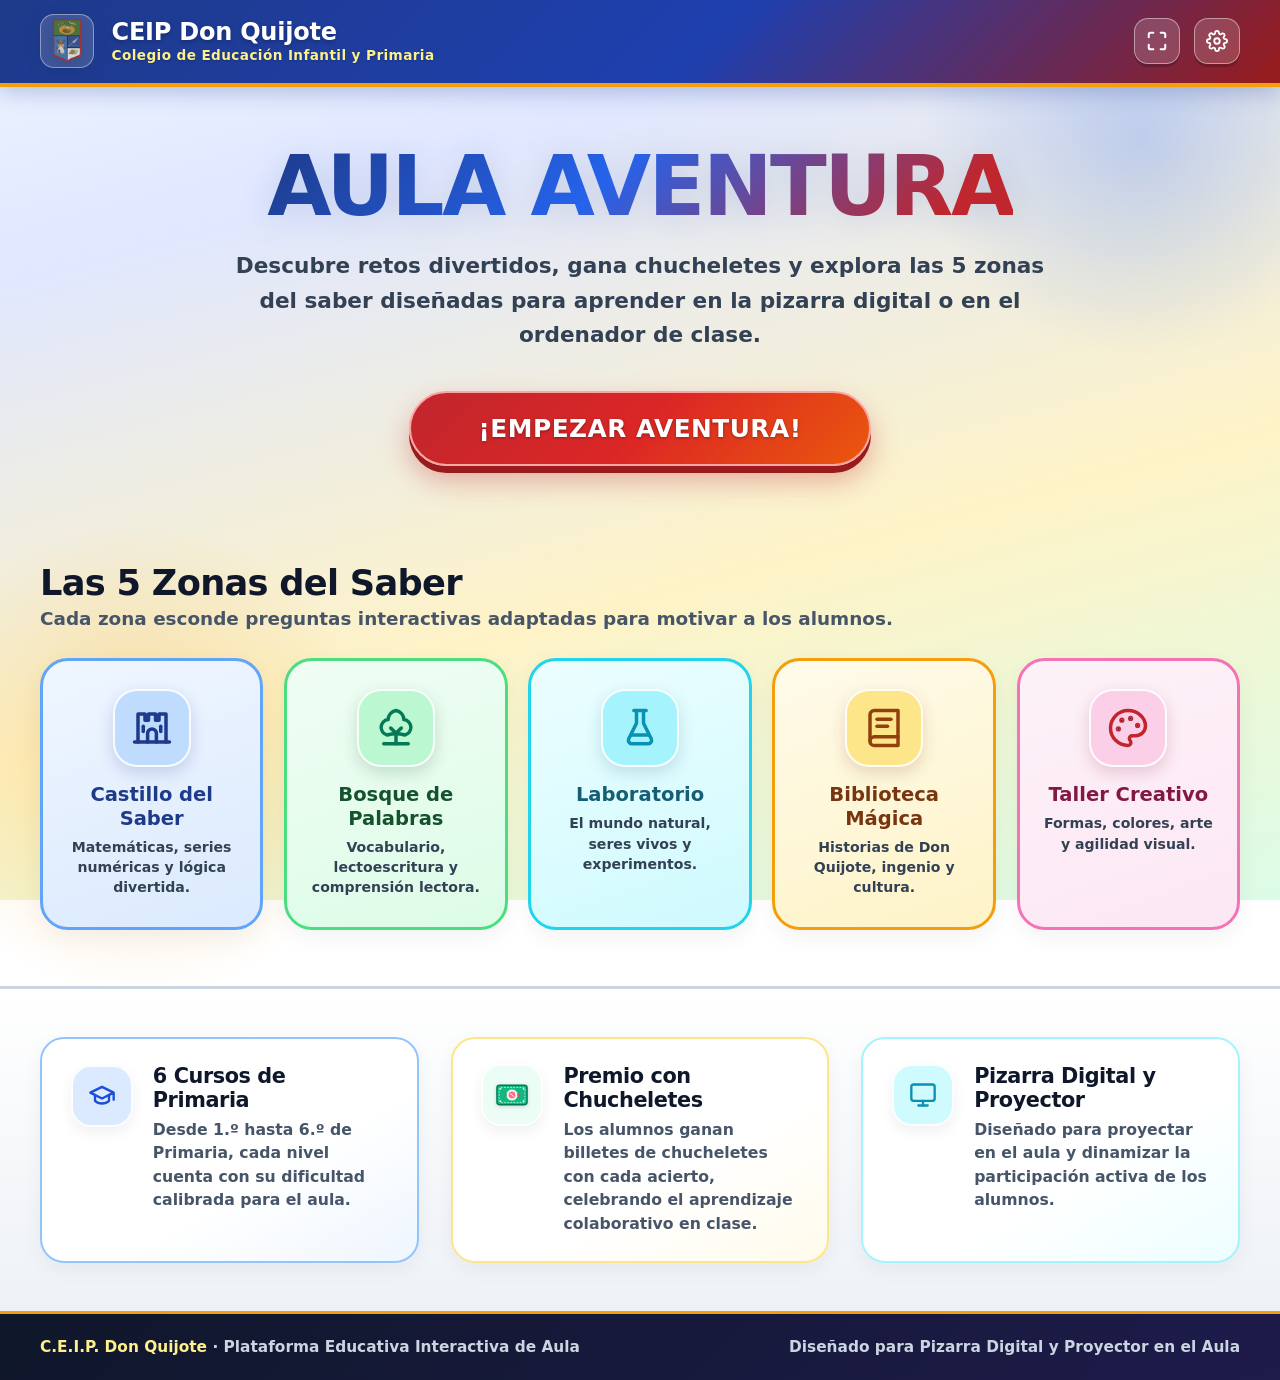
==== AulaAventura/index.html @ 7a4e8577 "Primer commit" ====
<!DOCTYPE html>
<html lang="es">
<head>
    <meta charset="UTF-8">
    <meta name="viewport" content="width=device-width, initial-scale=1.0">
    <title>Aula Aventura - CEIP Don Quijote</title>
    <link rel="icon" type="image/png" href="assets/favicon.png">
    <link rel="stylesheet" href="css/main.css">
    <link rel="stylesheet" href="css/components.css">
    <link rel="stylesheet" href="css/responsive.css">
</head>
<body>
    <div id="app-container">
        <!-- El contenido se inyectará aquí vía JS -->
        <div class="loading-screen">
            <h1 style="color: #4facf7;">Cargando Aula Aventura...</h1>
        </div>
    </div>

    <!-- Scripts de Datos (Simulando JSON local para evitar CORS offline) -->
    <script src="data/db_full.js"></script>
    <!-- Los datos están ahora completos para todas las zonas y cursos -->

    <!-- Scripts de Lógica -->
    <script src="js/storage.js"></script>
    <script src="js/avatar.js"></script>
    <script src="js/activities.js"></script>
    <script src="js/router.js"></script>
    <script src="js/teacher.js"></script>
    <script src="js/game.js"></script>
    <script src="js/app.js"></script>
</body>
</html>
---- AulaAventura/css/main.css ----
:root {
    /* Paleta inspirada en el escudo del CEIP Don Quijote */
    --school-red: #c0262d;
    --school-red-dark: #991b1b;
    --school-blue: #1d4ed8;
    --school-blue-dark: #1e3a8a;
    --school-green: #15803d;
    --school-gold: #f59e0b;
    --school-gold-dark: #d97706;

    --primary-color: #c0262d;
    --primary-hover: #b91c1c;
    --primary-shadow: #991b1b;

    --secondary-color: #f59e0b;
    --secondary-hover: #d97706;
    --secondary-shadow: #b45309;

    --success-color: #16a34a;
    --success-shadow: #15803d;

    --danger-color: #dc2626;
    --danger-shadow: #991b1b;

    /* Fondo alegre y luminoso con matices de los colores institucionales */
    --bg-gradient: linear-gradient(165deg, #eff6ff 0%, #e0e7ff 22%, #fef3c7 62%, #dcfce7 100%);
    --card-bg: #ffffff;
    --text-color: #0f172a;
    --text-muted: #475569;

    --font-heading: 'Comfortaa', 'Quicksand', 'Nunito', 'Segoe UI', system-ui, sans-serif;
    --font-main: 'Quicksand', 'Nunito', 'Segoe UI', system-ui, -apple-system, sans-serif;
    --radius-lg: 24px;
    --radius-md: 16px;
    --radius-full: 9999px;
}

* {
    box-sizing: border-box;
    margin: 0;
    padding: 0;
}

body {
    font-family: var(--font-main);
    background: var(--bg-gradient);
    background-attachment: fixed;
    color: var(--text-color);
    min-height: 100vh;
    overflow-x: hidden;
    user-select: none;
    -webkit-font-smoothing: antialiased;
}

h1, h2, h3, h4, h5, h6 {
    font-family: var(--font-heading);
    font-weight: 800;
    letter-spacing: -0.02em;
}

#app-container {
    min-height: 100vh;
    display: flex;
    flex-direction: column;
    position: relative;
}

/* Luces ambientales cálidas y vivas */
#app-container::before {
    content: '';
    position: fixed;
    top: -80px;
    right: -80px;
    width: 440px;
    height: 440px;
    background: radial-gradient(circle, rgba(37, 99, 235, 0.22) 0%, transparent 70%);
    border-radius: 50%;
    pointer-events: none;
    z-index: 0;
}

#app-container::after {
    content: '';
    position: fixed;
    bottom: -100px;
    left: -100px;
    width: 480px;
    height: 480px;
    background: radial-gradient(circle, rgba(245, 158, 11, 0.24) 0%, transparent 70%);
    border-radius: 50%;
    pointer-events: none;
    z-index: 0;
}

.view {
    display: flex;
    flex: 1;
    flex-direction: column;
    padding: 2rem 1.5rem;
    position: relative;
    z-index: 1;
    animation: smoothFadeIn 0.35s cubic-bezier(0.16, 1, 0.3, 1);
}

@keyframes smoothFadeIn {
    from {
        opacity: 0;
        transform: translateY(12px) scale(0.99);
    }
    to {
        opacity: 1;
        transform: translateY(0) scale(1);
    }
}

.loading-screen {
    flex: 1;
    display: flex;
    flex-direction: column;
    justify-content: center;
    align-items: center;
    font-size: 2.2rem;
    font-family: var(--font-heading);
    color: var(--primary-color);
    gap: 1rem;
}
---- AulaAventura/css/components.css ----
/* PANTALLA PRINCIPAL FULL-SCREEN EXPANSIVA (SIN CAJAS CONDENSADAS) */
.home-fullscreen-view {
    display: flex;
    flex-direction: column;
    width: 100%;
    min-height: 100vh;
    padding: 0 !important;
}

.home-top-bar {
    width: 100%;
    background: linear-gradient(135deg, #1e3a8a 0%, #1e40af 55%, #991b1b 100%);
    border-bottom: 4px solid #f59e0b;
    padding: 0.9rem 2.5rem;
    display: flex;
    justify-content: space-between;
    align-items: center;
    position: sticky;
    top: 0;
    z-index: 100;
    box-shadow: 0 6px 20px rgba(30, 58, 138, 0.25);
}

.home-top-brand {
    display: flex;
    align-items: center;
    gap: 1.1rem;
    text-decoration: none;
}

.home-top-logo {
    width: 54px;
    height: 54px;
    object-fit: contain;
    filter: drop-shadow(0 4px 8px rgba(0,0,0,0.25));
    background: rgba(255, 255, 255, 0.15);
    border-radius: 14px;
    padding: 4px;
    border: 1.5px solid rgba(255, 255, 255, 0.4);
}

.home-top-brand-text h2 {
    font-size: 1.5rem;
    font-weight: 900;
    color: #ffffff;
    margin: 0;
    line-height: 1.1;
    text-shadow: 0 2px 4px rgba(0,0,0,0.25);
    letter-spacing: -0.01em;
}

.home-top-brand-text span {
    font-size: 0.85rem;
    font-weight: 800;
    color: #fef08a;
    letter-spacing: 0.03em;
    text-shadow: 0 1px 2px rgba(0,0,0,0.2);
}

.home-top-actions {
    display: flex;
    align-items: center;
    gap: 0.9rem;
}

.home-top-actions .btn-secondary {
    background: rgba(255, 255, 255, 0.16);
    color: #ffffff;
    border: 1.5px solid rgba(255, 255, 255, 0.4);
    backdrop-filter: blur(8px);
    box-shadow: 0 3px 0 rgba(0, 0, 0, 0.2);
}

.home-top-actions .btn-secondary:hover {
    background: #ffffff;
    color: #1e3a8a;
    border-color: #ffffff;
    box-shadow: 0 4px 0 #cbd5e1;
}

/* Botones de Icono Cuadrados/Redondeados para Barra Superior */
.top-bar-icon-btn {
    width: 46px;
    height: 46px;
    border-radius: 14px;
    background: rgba(255, 255, 255, 0.16);
    border: 1.5px solid rgba(255, 255, 255, 0.45);
    color: #ffffff;
    display: inline-flex;
    align-items: center;
    justify-content: center;
    cursor: pointer;
    transition: all 0.2s cubic-bezier(0.16, 1, 0.3, 1);
    backdrop-filter: blur(8px);
    box-shadow: 0 3px 0 rgba(0, 0, 0, 0.18);
    padding: 0;
    flex-shrink: 0;
}

.top-bar-icon-btn:hover {
    background: #ffffff;
    color: #1e3a8a;
    border-color: #ffffff;
    transform: translateY(-2px);
    box-shadow: 0 6px 16px rgba(0, 0, 0, 0.2);
}

.top-bar-icon-btn:active {
    transform: translateY(1px);
    box-shadow: 0 2px 0 rgba(0, 0, 0, 0.15);
}

.top-bar-icon-btn svg {
    width: 22px;
    height: 22px;
    display: block;
}

/* Botón Volver de la Barra Superior */
.top-bar-back-btn {
    background: rgba(255, 255, 255, 0.16);
    color: #ffffff;
    border: 1.5px solid rgba(255, 255, 255, 0.45);
    padding: 0.55rem 1.15rem;
    border-radius: 14px;
    font-weight: 800;
    font-size: 0.95rem;
    display: inline-flex;
    align-items: center;
    gap: 0.5rem;
    cursor: pointer;
    transition: all 0.2s cubic-bezier(0.16, 1, 0.3, 1);
    backdrop-filter: blur(8px);
    box-shadow: 0 3px 0 rgba(0, 0, 0, 0.18);
    text-decoration: none;
    flex-shrink: 0;
}

.top-bar-back-btn:hover {
    background: #ffffff;
    color: #1e3a8a;
    border-color: #ffffff;
    transform: translateY(-2px);
    box-shadow: 0 6px 16px rgba(0, 0, 0, 0.2);
}

.top-bar-back-btn:active {
    transform: translateY(1px);
    box-shadow: 0 2px 0 rgba(0, 0, 0, 0.15);
}

.top-bar-back-btn svg {
    width: 18px;
    height: 18px;
    display: block;
}

/* SECCIÓN HERO EXPANSIVA Y CENTRADA */
.home-hero-full {
    width: 100%;
    max-width: 1000px;
    margin: 0 auto;
    padding: 3.5rem 2rem 2.8rem 2rem;
    display: flex;
    flex-direction: column;
    align-items: center;
    text-align: center;
}

.home-hero-badge {
    display: inline-flex;
    align-items: center;
    gap: 0.5rem;
    background: linear-gradient(135deg, #fef3c7 0%, #fde68a 100%);
    color: #92400e;
    font-weight: 900;
    font-size: 0.95rem;
    padding: 0.45rem 1.3rem;
    border-radius: var(--radius-full);
    border: 2px solid #f59e0b;
    box-shadow: 0 4px 14px rgba(245, 158, 11, 0.25);
    margin-bottom: 1.3rem;
    letter-spacing: 0.04em;
    text-transform: uppercase;
}

.home-hero-title {
    font-size: 5.2rem;
    line-height: 1.05;
    font-weight: 900;
    background: linear-gradient(135deg, #1e3a8a 0%, #2563eb 45%, #c0262d 90%);
    -webkit-background-clip: text;
    -webkit-text-fill-color: transparent;
    margin-bottom: 1.2rem;
    letter-spacing: -0.03em;
    filter: drop-shadow(0 4px 16px rgba(30, 58, 138, 0.15));
}

.home-hero-desc {
    font-size: 1.35rem;
    line-height: 1.6;
    color: #334155;
    margin-bottom: 2.4rem;
    font-weight: 700;
    max-width: 820px;
}

.home-hero-buttons {
    display: flex;
    gap: 1.4rem;
    justify-content: center;
    align-items: center;
    flex-wrap: wrap;
    margin-bottom: 2.2rem;
}

.btn-hero-cta {
    font-size: 1.55rem !important;
    padding: 1.3rem 4.2rem !important;
    background: linear-gradient(135deg, #c0262d 0%, #dc2626 50%, #ea580c 100%) !important;
    box-shadow: 0 7px 0 #991b1b, 0 14px 28px rgba(192, 38, 45, 0.35) !important;
    border: 2px solid #fca5a5 !important;
    color: white !important;
    text-shadow: 0 1px 3px rgba(0, 0, 0, 0.35);
    letter-spacing: 0.02em;
    transition: transform 0.15s ease, box-shadow 0.15s ease;
}

.btn-hero-cta:hover {
    transform: translateY(-3px) scale(1.02);
    box-shadow: 0 10px 0 #991b1b, 0 20px 36px rgba(192, 38, 45, 0.45) !important;
    filter: brightness(1.06);
}

.btn-hero-cta:active {
    transform: translateY(4px) scale(0.99) !important;
    box-shadow: 0 2px 0 #991b1b !important;
}

/* BANDA DE DESTACADOS DEL HERO (SUSTITUYE A LAS BURBUJITAS SUELTAS) */
.home-hero-highlights {
    width: 100%;
    max-width: 960px;
    margin: 2.2rem auto 0 auto;
    background: #ffffff;
    border-radius: 24px;
    border: 2.5px solid #e2e8f0;
    box-shadow: 0 10px 30px rgba(30, 41, 59, 0.07), 0 2px 8px rgba(30, 41, 59, 0.04);
    display: grid;
    grid-template-columns: repeat(4, 1fr);
    padding: 1rem 1.2rem;
    gap: 0.8rem;
    position: relative;
}

.highlight-card {
    display: flex;
    align-items: center;
    gap: 0.85rem;
    padding: 0.6rem 0.85rem;
    border-radius: 16px;
    transition: background 0.2s ease, transform 0.2s ease;
    text-align: left;
}

.highlight-card:hover {
    background: #f8fafc;
    transform: translateY(-2px);
}

.highlight-card + .highlight-card {
    border-left: 1.5px solid #f1f5f9;
}

.highlight-icon-box {
    width: 44px;
    height: 44px;
    border-radius: 13px;
    display: flex;
    align-items: center;
    justify-content: center;
    flex-shrink: 0;
    box-shadow: 0 3px 8px rgba(0, 0, 0, 0.04);
}

.highlight-icon-box.icon-zones {
    background: #eff6ff;
    color: #1e40af;
    border: 1.5px solid #bfdbfe;
}

.highlight-icon-box.icon-courses {
    background: #f5f3ff;
    color: #6d28d9;
    border: 1.5px solid #ddd6fe;
}

.highlight-icon-box.icon-rewards {
    background: #ecfdf5;
    color: #047857;
    border: 1.5px solid #a7f3d0;
}

.highlight-icon-box.icon-challenges {
    background: #fefce8;
    color: #a16207;
    border: 1.5px solid #fef08a;
}

.highlight-icon-box svg {
    width: 22px;
    height: 22px;
    display: block;
}

.highlight-info {
    display: flex;
    flex-direction: column;
}

.highlight-info strong {
    font-size: 0.98rem;
    font-weight: 900;
    color: #0f172a;
    line-height: 1.2;
    font-family: var(--font-heading);
}

.highlight-info span {
    font-size: 0.8rem;
    color: #64748b;
    font-weight: 600;
    line-height: 1.25;
    margin-top: 2px;
}

@media (max-width: 860px) {
    .home-hero-highlights {
        grid-template-columns: repeat(2, 1fr);
        gap: 0.8rem;
    }
    .highlight-card + .highlight-card {
        border-left: none;
    }
}

@media (max-width: 520px) {
    .home-hero-highlights {
        grid-template-columns: 1fr;
    }
}

/* FRANJA DE LAS 5 ZONAS TEMÁTICAS */
.home-zones-strip {
    width: 100%;
    max-width: 1380px;
    margin: 1rem auto 3.5rem auto;
    padding: 0 2.5rem;
}

.home-strip-header {
    display: flex;
    justify-content: space-between;
    align-items: flex-end;
    margin-bottom: 1.8rem;
}

.home-strip-header h2 {
    font-size: 2.2rem;
    color: #0f172a;
    margin-bottom: 0.3rem;
}

.home-strip-header p {
    color: #475569;
    font-size: 1.15rem;
    font-weight: 700;
}

.home-zones-cards-row {
    display: grid;
    grid-template-columns: repeat(5, 1fr);
    gap: 1.3rem;
}

.home-zone-card-big {
    border-radius: 28px;
    padding: 1.8rem 1.2rem;
    text-align: center;
    box-shadow: 0 8px 24px rgba(0, 0, 0, 0.05);
    display: flex;
    flex-direction: column;
    align-items: center;
    cursor: default;
    text-decoration: none;
    position: relative;
    overflow: hidden;
    border: 3px solid var(--zone-border, #cbd5e1);
    background: var(--zone-bg, #ffffff);
    transition: transform 0.25s cubic-bezier(0.16, 1, 0.3, 1), box-shadow 0.25s;
}

.home-zone-card-big:hover {
    transform: translateY(-6px);
    box-shadow: 0 18px 36px var(--zone-shadow, rgba(0, 0, 0, 0.12));
}

.home-zone-big-icon-wrap {
    width: 78px;
    height: 78px;
    border-radius: 24px;
    background: var(--zone-icon-bg, #ffffff);
    display: flex;
    align-items: center;
    justify-content: center;
    font-size: 3.2rem;
    margin-bottom: 1rem;
    box-shadow: 0 6px 16px var(--zone-shadow, rgba(0,0,0,0.08));
    border: 2.5px solid rgba(255, 255, 255, 0.9);
}

.home-zone-big-icon-wrap svg {
    width: 42px;
    height: 42px;
    display: block;
    transition: transform 0.25s ease;
}

.home-zone-card-big:hover .home-zone-big-icon-wrap svg {
    transform: scale(1.1);
}

.home-zone-big-title {
    font-size: 1.22rem;
    font-weight: 900;
    color: var(--zone-title-color, #0f172a);
    margin-bottom: 0.4rem;
    line-height: 1.2;
}

.home-zone-big-desc {
    font-size: 0.88rem;
    color: #334155;
    font-weight: 600;
    line-height: 1.45;
}

/* Identidades visuales de las 5 Zonas */
.zone-castillo {
    --zone-bg: linear-gradient(160deg, #eff6ff 0%, #dbeafe 100%);
    --zone-border: #60a5fa;
    --zone-icon-bg: #bfdbfe;
    --zone-title-color: #1e3a8a;
    --zone-shadow: rgba(30, 58, 138, 0.18);
}

.zone-bosque {
    --zone-bg: linear-gradient(160deg, #f0fdf4 0%, #dcfce7 100%);
    --zone-border: #4ade80;
    --zone-icon-bg: #bbf7d0;
    --zone-title-color: #14532d;
    --zone-shadow: rgba(20, 83, 45, 0.18);
}

.zone-lab {
    --zone-bg: linear-gradient(160deg, #ecfeff 0%, #cffafe 100%);
    --zone-border: #22d3ee;
    --zone-icon-bg: #a5f3fc;
    --zone-title-color: #155e75;
    --zone-shadow: rgba(21, 94, 117, 0.18);
}

.zone-biblioteca {
    --zone-bg: linear-gradient(160deg, #fffbeb 0%, #fef3c7 100%);
    --zone-border: #f59e0b;
    --zone-icon-bg: #fde68a;
    --zone-title-color: #78350f;
    --zone-shadow: rgba(120, 53, 15, 0.18);
}

.zone-taller {
    --zone-bg: linear-gradient(160deg, #fdf2f8 0%, #fce7f3 100%);
    --zone-border: #f472b6;
    --zone-icon-bg: #fbcfe8;
    --zone-title-color: #831843;
    --zone-shadow: rgba(131, 24, 67, 0.18);
}

/* TRES CARACTERÍSTICAS DESTACADAS DE LA PLATAFORMA */
.home-features-full {
    width: 100%;
    background: linear-gradient(180deg, rgba(255, 255, 255, 0.5) 0%, rgba(226, 232, 240, 0.6) 100%);
    backdrop-filter: blur(12px);
    border-top: 3px solid #cbd5e1;
    padding: 3rem 2.5rem;
    margin-top: auto;
}

.home-features-grid {
    width: 100%;
    max-width: 1380px;
    margin: 0 auto;
    display: grid;
    grid-template-columns: repeat(3, 1fr);
    gap: 2rem;
}

.home-feature-box {
    background: #ffffff;
    padding: 1.6rem 1.8rem;
    border-radius: 24px;
    box-shadow: 0 6px 20px rgba(0, 0, 0, 0.05);
    display: flex;
    gap: 1.25rem;
    align-items: flex-start;
    border: 2.5px solid #e2e8f0;
    transition: transform 0.2s ease, box-shadow 0.2s ease;
}

.home-feature-box:hover {
    transform: translateY(-4px);
    box-shadow: 0 12px 28px rgba(0, 0, 0, 0.08);
}

.feature-box-courses {
    border-color: #93c5fd;
    background: linear-gradient(150deg, #ffffff 60%, #eff6ff 100%);
}

.feature-box-candies {
    border-color: #fde68a;
    background: linear-gradient(150deg, #ffffff 60%, #fffbeb 100%);
}

.feature-box-screen {
    border-color: #a5f3fc;
    background: linear-gradient(150deg, #ffffff 60%, #ecfeff 100%);
}

.home-feature-icon {
    width: 62px;
    height: 62px;
    border-radius: 20px;
    display: flex;
    align-items: center;
    justify-content: center;
    font-size: 2.2rem;
    flex-shrink: 0;
    box-shadow: 0 6px 14px rgba(0,0,0,0.06);
    border: 2px solid rgba(255, 255, 255, 0.9);
}

.home-feature-text h4 {
    font-size: 1.3rem;
    color: #0f172a;
    margin-bottom: 0.35rem;
}

.home-feature-text p {
    font-size: 0.98rem;
    color: #475569;
    line-height: 1.5;
    font-weight: 600;
}

/* FOOTER INFORMATIVO CEIP DON QUIJOTE */
.home-footer-full {
    width: 100%;
    background: linear-gradient(135deg, #0f172a 0%, #1e1b4b 100%);
    border-top: 3px solid #f59e0b;
    color: #cbd5e1;
    padding: 1.5rem 2.5rem;
    display: flex;
    justify-content: space-between;
    align-items: center;
    font-size: 0.96rem;
    font-weight: 700;
    flex-wrap: wrap;
    gap: 1rem;
}

.home-footer-full strong {
    color: #fef08a;
}

/* BOTONES TÁCTILES 3D ESTILO EDUCATIVO */
.btn {
    padding: 0.95rem 2rem;
    border: none;
    border-radius: var(--radius-full);
    font-size: 1.2rem;
    font-weight: 800;
    cursor: pointer;
    font-family: var(--font-heading);
    display: inline-flex;
    align-items: center;
    justify-content: center;
    gap: 0.65rem;
    text-decoration: none;
    position: relative;
    transition: transform 0.1s ease, box-shadow 0.1s ease, filter 0.15s ease;
    outline: none;
}

.btn:active {
    transform: translateY(3px) !important;
}

.btn-primary {
    background-color: var(--school-red);
    color: white;
    box-shadow: 0 5px 0 var(--school-red-dark), 0 8px 18px rgba(192, 38, 45, 0.25);
}
.btn-primary:hover {
    background-color: #d32f2f;
    transform: translateY(-2px);
    box-shadow: 0 7px 0 var(--school-red-dark), 0 12px 24px rgba(192, 38, 45, 0.3);
}
.btn-primary:active {
    box-shadow: 0 1px 0 var(--school-red-dark);
}

.btn-secondary {
    background-color: #ffffff;
    color: #334155;
    border: 2px solid #cbd5e1;
    box-shadow: 0 4px 0 #94a3b8, 0 6px 14px rgba(0,0,0,0.04);
}
.btn-secondary:hover {
    background-color: #f8fafc;
    border-color: #94a3b8;
    transform: translateY(-2px);
    box-shadow: 0 6px 0 #94a3b8;
}
.btn-secondary:active {
    box-shadow: 0 1px 0 #94a3b8;
}

.btn-accent {
    background-color: var(--secondary-color);
    color: white;
    box-shadow: 0 4px 0 var(--secondary-shadow), 0 8px 16px rgba(245, 158, 11, 0.25);
}

.btn-large {
    font-size: 1.35rem;
    padding: 1.25rem 2.8rem;
    border-radius: var(--radius-full);
}

.btn-sm {
    padding: 0.55rem 1.2rem;
    font-size: 0.95rem;
    border-radius: var(--radius-full);
}

/* TARJETAS DE CURSO CON ESTÉTICA DE CUADERNO ESCOLAR */
.course-list {
    display: flex;
    flex-direction: column;
    gap: 1.15rem;
    width: 100%;
    max-width: 900px;
    margin: 0 auto;
}

.course-card {
    background: linear-gradient(135deg, #ffffff 68%, var(--card-tint, #f8fafc) 100%);
    border-radius: 28px;
    padding: 1.35rem 2rem;
    display: flex;
    justify-content: space-between;
    align-items: center;
    box-shadow: 0 8px 24px rgba(30, 41, 59, 0.06), 0 2px 6px rgba(30, 41, 59, 0.03);
    border: 2.5px solid var(--card-accent, #cbd5e1);
    position: relative;
    overflow: hidden;
    transition: transform 0.2s cubic-bezier(0.16, 1, 0.3, 1), box-shadow 0.2s, border-color 0.2s;
    flex-wrap: wrap;
    gap: 1.2rem;
}

/* Detalle de lomo de libreta escolar en el lateral izquierdo */
.course-card::before {
    content: '';
    position: absolute;
    left: 0;
    top: 0;
    bottom: 0;
    width: 10px;
    background: var(--card-accent, #3b82f6);
}

.course-card:hover {
    transform: translateY(-4px);
    box-shadow: 0 18px 38px rgba(30, 41, 59, 0.12), 0 4px 12px rgba(30, 41, 59, 0.06);
}

.course-left {
    display: flex;
    align-items: center;
    gap: 1.3rem;
    flex: 1;
    min-width: 290px;
}

.course-badge {
    width: 66px;
    height: 66px;
    border-radius: 20px;
    display: flex;
    align-items: center;
    justify-content: center;
    font-size: 2.3rem;
    box-shadow: 0 6px 14px rgba(0,0,0,0.12);
    flex-shrink: 0;
}

.course-badge svg {
    width: 36px;
    height: 36px;
    stroke: #ffffff;
    display: block;
}

.course-grade-badge {
    font-size: 1.7rem;
    font-weight: 900;
    font-family: var(--font-heading);
    letter-spacing: -0.02em;
    text-shadow: 0 2px 4px rgba(0, 0, 0, 0.2);
}

.course-info {
    display: flex;
    flex-direction: column;
    align-items: flex-start;
    justify-content: center;
    gap: 0.35rem;
}

.course-info h3 {
    margin: 0;
    font-size: 1.35rem;
    font-weight: 900;
    color: #1e293b;
    line-height: 1.2;
    letter-spacing: -0.01em;
}

.course-chuches-tag {
    font-size: 0.88rem;
    font-weight: 800;
    color: #047857;
    background: #ecfdf5;
    padding: 0.22rem 0.75rem;
    border-radius: 999px;
    display: inline-flex;
    align-items: center;
    gap: 0.4rem;
    border: 1.5px solid #a7f3d0;
    box-shadow: 0 1px 3px rgba(16, 185, 129, 0.08);
    line-height: 1.2;
}

.chuchelete-badge {
    font-weight: 800;
    font-size: 1.15rem;
    color: #065f46;
    background: #ecfdf5;
    padding: 0.4rem 1.1rem;
    border-radius: 16px;
    border: 1.5px solid #a7f3d0;
    display: inline-flex;
    align-items: center;
    gap: 0.55rem;
    box-shadow: 0 2px 8px rgba(16, 185, 129, 0.1);
}

.course-right {
    display: flex;
    align-items: center;
    gap: 1.6rem;
    margin-left: auto;
}

/* Botón ¡Jugar! con profundidad 3D del mismo color que el curso */
.btn-course-play {
    background-color: var(--course-color, #10b981);
    color: #ffffff;
    box-shadow: 0 5px 0 var(--course-dark, #047857), 0 8px 18px rgba(0, 0, 0, 0.14);
    border: none;
    font-weight: 900;
    font-size: 1.08rem;
    font-family: inherit;
    padding: 0.65rem 1.7rem;
    border-radius: var(--radius-full);
    cursor: pointer;
    display: inline-flex;
    align-items: center;
    justify-content: center;
    transition: transform 0.1s ease, box-shadow 0.1s ease, filter 0.15s ease;
    white-space: nowrap;
    text-shadow: 0 1px 2px rgba(0, 0, 0, 0.2);
}

.btn-course-play:hover {
    filter: brightness(1.06);
    transform: translateY(-2px);
    box-shadow: 0 7px 0 var(--course-dark, #047857), 0 12px 22px rgba(0, 0, 0, 0.18);
}

.btn-course-play:active {
    transform: translateY(3px) !important;
    box-shadow: 0 1px 0 var(--course-dark, #047857);
}

.student-character-wrap {
    display: flex;
    flex-direction: column;
    align-items: center;
    gap: 0.35rem;
}

.mini-avatar-box {
    width: 76px;
    height: 76px;
    border-radius: 50%;
    background: linear-gradient(135deg, #e0f2fe 0%, #ede9fe 100%);
    border: 3px solid #ffffff;
    box-shadow: 0 4px 12px rgba(59, 130, 246, 0.15);
    display: flex;
    align-items: center;
    justify-content: center;
    cursor: pointer;
    transition: transform 0.2s ease, box-shadow 0.2s;
    overflow: hidden;
}

.mini-avatar-box:hover {
    transform: scale(1.1) rotate(3deg);
    box-shadow: 0 8px 20px rgba(59, 130, 246, 0.25);
}

.avatar-name-badge {
    font-size: 0.88rem;
    font-weight: 800;
    color: #1e293b;
    background: #f8fafc;
    padding: 0.2rem 0.7rem;
    border-radius: 12px;
    border: 1px solid #cbd5e1;
    max-width: 110px;
    text-overflow: ellipsis;
    overflow: hidden;
    white-space: nowrap;
    text-align: center;
    box-shadow: 0 2px 4px rgba(0,0,0,0.04);
}

/* MAPA DE AVENTURA ESTILO ISLA ILUSTRADA */
.map-zone {
    position: absolute;
    transform: translate(-50%, -50%);
    cursor: pointer;
    text-align: center;
    z-index: 10;
    transition: transform 0.25s cubic-bezier(0.175, 0.885, 0.32, 1.275);
}

.map-zone:hover {
    transform: translate(-50%, -60%) scale(1.15);
}

.map-pin {
    width: 80px;
    height: 80px;
    background: #ffffff;
    border-radius: 50%;
    box-shadow: 0 10px 22px rgba(0,0,0,0.2), 0 0 0 6px rgba(255,255,255,0.65);
    display: flex;
    align-items: center;
    justify-content: center;
    font-size: 3.3rem;
    margin: 0 auto;
    transition: box-shadow 0.2s;
}

.map-zone:hover .map-pin {
    box-shadow: 0 14px 30px rgba(0,0,0,0.3), 0 0 0 8px rgba(255,255,255,0.9);
}

.map-pin svg {
    width: 44px;
    height: 44px;
    display: block;
}

.map-zone .map-label {
    background: #ffffff;
    padding: 0.35rem 1rem;
    border-radius: 20px;
    font-weight: 900;
    font-size: 0.95rem;
    margin-top: 0.45rem;
    box-shadow: 0 4px 12px rgba(0,0,0,0.18);
    color: #0f172a;
    font-family: var(--font-heading);
    letter-spacing: 0.02em;
    border: 2px solid #e2e8f0;
}

/* PALETA Y CONTROLES DEL AVATAR */
.avatar-input-name {
    width: 100%;
    max-width: 320px;
    padding: 0.8rem 1.4rem;
    font-size: 1.25rem;
    font-weight: 800;
    font-family: var(--font-heading);
    color: #1e293b;
    background: #f8fafc;
    border: 3px solid #cbd5e1;
    border-radius: var(--radius-full);
    outline: none;
    text-align: center;
    transition: border-color 0.2s, box-shadow 0.2s, background 0.2s;
}

.avatar-input-name:focus {
    border-color: var(--school-blue);
    background: white;
    box-shadow: 0 0 0 4px rgba(37, 99, 235, 0.15);
}

.color-palette-grid {
    display: grid;
    grid-template-columns: repeat(auto-fill, minmax(44px, 1fr));
    gap: 0.7rem;
    max-height: 180px;
    overflow-y: auto;
    padding: 0.4rem;
}

.color-btn {
    width: 44px;
    height: 44px;
    border-radius: 50%;
    border: 3px solid white;
    box-shadow: 0 3px 8px rgba(0,0,0,0.18);
    cursor: pointer;
    transition: transform 0.15s ease, box-shadow 0.15s;
    outline: none;
}
.color-btn:hover {
    transform: scale(1.2);
    box-shadow: 0 6px 14px rgba(0,0,0,0.25);
}
.color-btn:active {
    transform: scale(0.95);
}

.avatar-tabs {
    display: flex;
    gap: 0.5rem;
    margin-bottom: 1.2rem;
    overflow-x: auto;
    padding-bottom: 0.4rem;
}

.avatar-tab-btn {
    padding: 0.65rem 1.25rem;
    border-radius: var(--radius-full);
    background: #f1f5f9;
    border: 2px solid transparent;
    font-weight: 800;
    font-family: var(--font-heading);
    cursor: pointer;
    font-size: 0.95rem;
    color: #475569;
    transition: all 0.2s;
    white-space: nowrap;
}

.avatar-tab-btn:hover {
    background: #e2e8f0;
}

.avatar-tab-btn.active {
    background: var(--school-blue);
    color: white;
    box-shadow: 0 4px 12px rgba(37, 99, 235, 0.3);
}

.asset-grid {
    display: grid;
    grid-template-columns: repeat(auto-fill, minmax(120px, 1fr));
    gap: 0.85rem;
    max-height: 300px;
    overflow-y: auto;
    padding: 0.3rem;
}

.asset-choice-btn {
    background: #f8fafc;
    border: 2px solid #e2e8f0;
    border-radius: 20px;
    padding: 0.85rem 0.5rem;
    text-align: center;
    cursor: pointer;
    font-family: var(--font-heading);
    font-size: 0.95rem;
    font-weight: 800;
    color: #334155;
    display: flex;
    flex-direction: column;
    align-items: center;
    gap: 0.4rem;
    transition: transform 0.15s ease, border-color 0.15s, background 0.15s, box-shadow 0.15s;
}

.asset-choice-btn:hover {
    transform: translateY(-3px);
    border-color: var(--school-blue);
    background: #eff6ff;
    box-shadow: 0 6px 14px rgba(37, 99, 235, 0.12);
}

.asset-choice-btn:active {
    transform: scale(0.95);
}

.asset-icon {
    font-size: 2.2rem;
}

.asset-tag {
    display: inline-block;
    font-size: 0.76rem;
    font-weight: 800;
    letter-spacing: 0.02em;
    padding: 0.2rem 0.65rem;
    border-radius: 8px;
    margin-bottom: 0.2rem;
}
---- AulaAventura/css/responsive.css ----
/* Adaptaciones para móviles y tablets pequeños */
@media (max-width: 768px) {
    h1 {
        font-size: 2.3rem !important;
    }
    
    h2 {
        font-size: 1.6rem !important;
    }
    
    .btn {
        padding: 0.75rem 1.4rem;
        font-size: 1rem;
    }
    
    .btn-large {
        padding: 1rem 1.8rem;
        font-size: 1.15rem;
    }

    .course-card {
        padding: 1rem 1.2rem;
        flex-direction: column;
        align-items: stretch;
    }

    .course-left {
        justify-content: space-between;
    }

    .course-right {
        justify-content: space-between;
        border-top: 1px dashed #e2e8f0;
        padding-top: 0.8rem;
    }

    .map-pin {
        width: 60px;
        height: 60px;
        font-size: 2.4rem;
    }
    
    .map-zone .map-label {
        font-size: 0.8rem;
        padding: 0.2rem 0.6rem;
    }

    .home-hero-full {
        padding: 2rem 1.2rem;
        gap: 1.5rem;
    }

    .home-hero-title {
        font-size: 3.2rem;
    }

    .home-hero-desc {
        font-size: 1.15rem;
    }

    .home-top-bar {
        padding: 0.6rem 1.2rem;
    }

    .home-top-brand-text span {
        display: none;
    }

    .top-bar-back-btn span {
        display: none;
    }

    .home-zones-cards-row {
        grid-template-columns: 1fr;
    }

    .home-features-grid {
        grid-template-columns: 1fr;
        gap: 1.5rem;
    }
}

@media (max-width: 1024px) {
    .home-hero-title {
        font-size: 4rem;
    }

    .home-zones-cards-row {
        grid-template-columns: repeat(2, 1fr);
    }
}

/* Pantallas grandes y Proyectores de Aula */
@media (min-width: 1400px) {
    .view {
        padding: 3rem;
    }

    .course-list {
        max-width: 1000px;
    }

    .course-card {
        padding: 1.5rem 2.2rem;
    }
}

/* Soporte especial para pantallas táctiles */
@media (hover: none) {
    .btn:hover {
        transform: none;
    }
    .btn:active {
        transform: translateY(2px);
    }
    .map-zone:hover {
        transform: translate(-50%, -50%);
    }
    .course-card:hover {
        transform: none;
    }
}
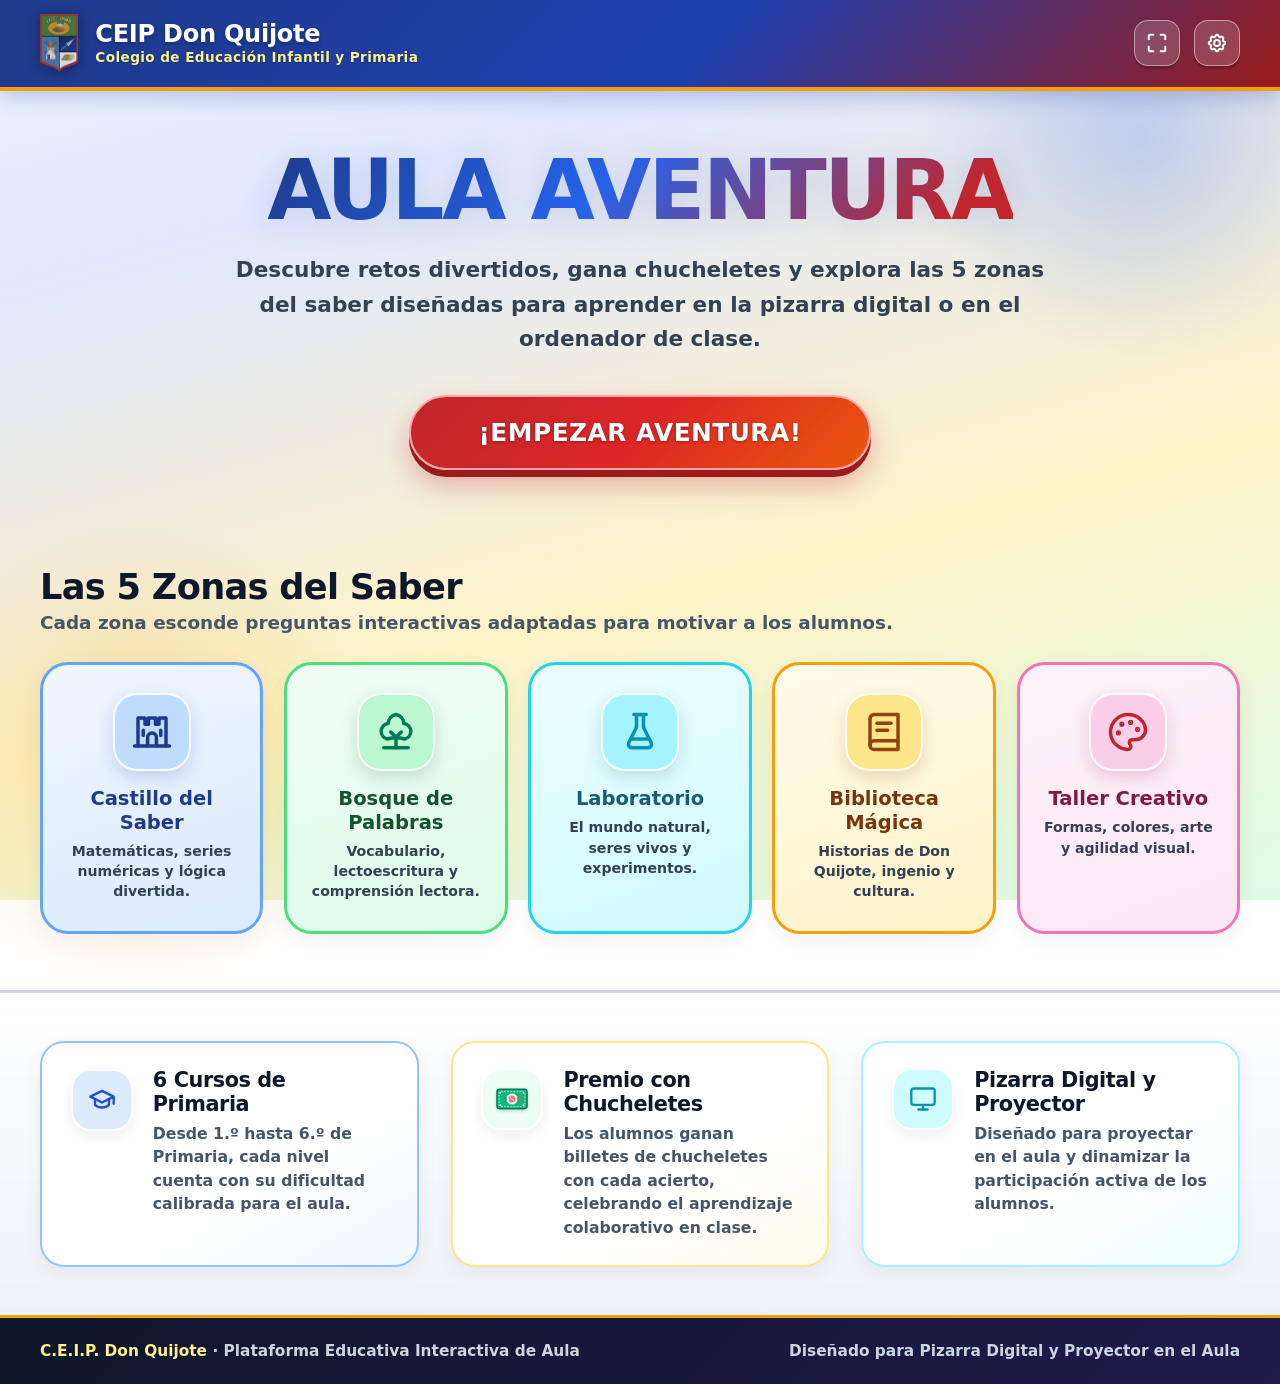
==== commit f3f17135: "Ruleta" ====
--- a/AulaAventura/index.html
+++ b/AulaAventura/index.html
@@ -27,6 +27,7 @@
     <script src="js/activities.js"></script>
     <script src="js/router.js"></script>
     <script src="js/teacher.js"></script>
+    <script src="js/ruleta.js"></script>
     <script src="js/game.js"></script>
     <script src="js/app.js"></script>
 </body>
--- a/AulaAventura/css/main.css
+++ b/AulaAventura/css/main.css
@@ -99,7 +99,18 @@
     padding: 2rem 1.5rem;
     position: relative;
     z-index: 1;
-    animation: smoothFadeIn 0.35s cubic-bezier(0.16, 1, 0.3, 1);
+}
+
+.view-body {
+    flex: 1;
+    display: flex;
+    flex-direction: column;
+    width: 100%;
+    animation: smoothFadeIn 0.32s cubic-bezier(0.16, 1, 0.3, 1);
+}
+
+.view:not(:has(.home-top-bar)) {
+    animation: smoothFadeIn 0.32s cubic-bezier(0.16, 1, 0.3, 1);
 }
 
 @keyframes smoothFadeIn {
--- a/AulaAventura/css/components.css
+++ b/AulaAventura/css/components.css
@@ -19,6 +19,8 @@
     top: 0;
     z-index: 100;
     box-shadow: 0 6px 20px rgba(30, 58, 138, 0.25);
+    animation: none !important;
+    transform: none !important;
 }
 
 .home-top-brand {
@@ -29,14 +31,15 @@
 }
 
 .home-top-logo {
-    width: 54px;
-    height: 54px;
+    height: 58px;
+    width: auto;
     object-fit: contain;
-    filter: drop-shadow(0 4px 8px rgba(0,0,0,0.25));
-    background: rgba(255, 255, 255, 0.15);
-    border-radius: 14px;
-    padding: 4px;
-    border: 1.5px solid rgba(255, 255, 255, 0.4);
+    filter: drop-shadow(0 3px 6px rgba(0, 0, 0, 0.35));
+    background: transparent;
+    border-radius: 0;
+    padding: 0;
+    border: none;
+    display: block;
 }
 
 .home-top-brand-text h2 {
@@ -822,93 +825,327 @@
     gap: 0.35rem;
 }
 
+/* Personaje fuera de caja (libre, grande y con sombra directa igual que el logo) */
+.course-character-standalone {
+    width: 94px;
+    height: 94px;
+    display: flex;
+    align-items: center;
+    justify-content: center;
+    cursor: pointer;
+    flex-shrink: 0;
+    transition: transform 0.22s cubic-bezier(0.16, 1, 0.3, 1);
+}
+
+.course-character-standalone .mini-avatar-img {
+    width: 100%;
+    height: 100%;
+    object-fit: contain;
+    display: block;
+    filter: drop-shadow(0 6px 14px rgba(0, 0, 0, 0.16));
+    transition: transform 0.22s cubic-bezier(0.16, 1, 0.3, 1), filter 0.22s ease;
+}
+
+.student-character-wrap:hover .course-character-standalone .mini-avatar-img {
+    transform: scale(1.14) translateY(-4px);
+    filter: drop-shadow(0 12px 22px rgba(0, 0, 0, 0.24));
+}
+
 .mini-avatar-box {
-    width: 76px;
-    height: 76px;
-    border-radius: 50%;
-    background: linear-gradient(135deg, #e0f2fe 0%, #ede9fe 100%);
+    width: 78px;
+    height: 78px;
+    border-radius: 18px;
+    background: #ffffff;
     border: 3px solid #ffffff;
-    box-shadow: 0 4px 12px rgba(59, 130, 246, 0.15);
-    display: flex;
-    align-items: center;
-    justify-content: center;
-    cursor: pointer;
-    transition: transform 0.2s ease, box-shadow 0.2s;
+    box-shadow: 0 4px 14px rgba(0, 0, 0, 0.08);
+    display: flex;
+    align-items: center;
+    justify-content: center;
+    cursor: pointer;
+    transition: transform 0.2s cubic-bezier(0.16, 1, 0.3, 1), box-shadow 0.2s, border-color 0.2s;
     overflow: hidden;
+    padding: 6px;
+    flex-shrink: 0;
 }
 
 .mini-avatar-box:hover {
-    transform: scale(1.1) rotate(3deg);
-    box-shadow: 0 8px 20px rgba(59, 130, 246, 0.25);
+    transform: scale(1.08) translateY(-2px);
+    box-shadow: 0 8px 22px rgba(0, 0, 0, 0.14);
+    border-color: #e2e8f0;
+}
+
+.mini-avatar-img {
+    width: 100%;
+    height: 100%;
+    object-fit: contain;
+    display: block;
+    filter: drop-shadow(0 2px 5px rgba(0, 0, 0, 0.1));
 }
 
 .avatar-name-badge {
     font-size: 0.88rem;
     font-weight: 800;
     color: #1e293b;
-    background: #f8fafc;
-    padding: 0.2rem 0.7rem;
+    background: #ffffff;
+    padding: 0.25rem 0.85rem;
     border-radius: 12px;
-    border: 1px solid #cbd5e1;
-    max-width: 110px;
+    border: 1.5px solid #e2e8f0;
+    max-width: 120px;
     text-overflow: ellipsis;
     overflow: hidden;
     white-space: nowrap;
     text-align: center;
-    box-shadow: 0 2px 4px rgba(0,0,0,0.04);
-}
-
-/* MAPA DE AVENTURA ESTILO ISLA ILUSTRADA */
-.map-zone {
+    box-shadow: 0 3px 8px rgba(0, 0, 0, 0.06);
+    transition: all 0.2s ease;
+}
+
+.student-character-wrap:hover .avatar-name-badge {
+    border-color: #cbd5e1;
+    background: #f8fafc;
+    box-shadow: 0 4px 12px rgba(0, 0, 0, 0.1);
+}
+
+/* ==========================================================================
+   MAPA DE AVENTURA ESPECTACULAR: ISLA DEL QUIJOTE & BIOMAS TEMÁTICOS (FASE 24)
+   ========================================================================== */
+
+/* ==========================================================================
+   MAPA DE AVENTURA ESPECTACULAR: ISLA DEL QUIJOTE 3D RENDER (FASE 24)
+   ========================================================================== */
+
+/* ==========================================================================
+   MUNDO DE AVENTURA: MAPA INFANTIL EN CAJITA ENMARCADA (FASE 24)
+   ========================================================================== */
+
+.map-card-wrapper {
+    flex: 1;
+    width: 100%;
+    display: flex;
+    flex-direction: column;
+    justify-content: center;
+    align-items: center;
+    padding: 1rem 1.5rem 1.5rem 1.5rem;
+    box-sizing: border-box;
+}
+
+.adventure-world-wrap {
+    width: 100%;
+    max-width: 1060px;
+    aspect-ratio: 1376 / 768;
+    max-height: calc(100vh - 110px);
+    background: #7dd3fc url('../assets/mapa_infantil.jpg') center center / 100% 100% no-repeat;
+    border-radius: 32px;
+    border: 6px solid #ffffff;
+    box-shadow: 0 20px 50px rgba(0, 0, 0, 0.2), 0 0 0 3.5px #38bdf8;
+    position: relative;
+    overflow: hidden;
+    user-select: none;
+}
+
+/* Nodos interactivos de zona (Pins refinados de Videojuego sobre el mapa infantil) */
+.adventure-zone-node {
     position: absolute;
-    transform: translate(-50%, -50%);
+    transform: translate(-50%, -90%);
     cursor: pointer;
     text-align: center;
     z-index: 10;
-    transition: transform 0.25s cubic-bezier(0.175, 0.885, 0.32, 1.275);
-}
-
-.map-zone:hover {
-    transform: translate(-50%, -60%) scale(1.15);
-}
-
-.map-pin {
-    width: 80px;
-    height: 80px;
-    background: #ffffff;
+    transition: transform 0.25s cubic-bezier(0.34, 1.56, 0.64, 1), filter 0.2s ease;
+    display: flex;
+    flex-direction: column;
+    align-items: center;
+}
+
+.adventure-zone-node:hover {
+    transform: translate(-50%, -98%) scale(1.1);
+    z-index: 30;
+}
+
+/* Medallón del Pin (Más compacto, estilizado y ligero) */
+.zone-medallion {
+    width: 48px;
+    height: 48px;
     border-radius: 50%;
-    box-shadow: 0 10px 22px rgba(0,0,0,0.2), 0 0 0 6px rgba(255,255,255,0.65);
-    display: flex;
-    align-items: center;
-    justify-content: center;
-    font-size: 3.3rem;
-    margin: 0 auto;
-    transition: box-shadow 0.2s;
-}
-
-.map-zone:hover .map-pin {
-    box-shadow: 0 14px 30px rgba(0,0,0,0.3), 0 0 0 8px rgba(255,255,255,0.9);
-}
-
-.map-pin svg {
-    width: 44px;
-    height: 44px;
+    border: 2.5px solid #ffffff;
+    display: flex;
+    align-items: center;
+    justify-content: center;
+    position: relative;
+    box-shadow: 0 4px 14px rgba(0,0,0,0.25);
+    transition: transform 0.2s ease, box-shadow 0.2s ease, filter 0.2s ease;
+    cursor: pointer;
+}
+
+/* Puntero triangular del pin (más pequeño y nítido) */
+.zone-medallion::after {
+    content: '';
+    position: absolute;
+    bottom: -7px;
+    left: 50%;
+    transform: translateX(-50%);
+    width: 0;
+    height: 0;
+    border-left: 6px solid transparent;
+    border-right: 6px solid transparent;
+    border-top: 8px solid #ffffff;
+    filter: drop-shadow(0 2px 2px rgba(0,0,0,0.2));
+}
+
+/* Colores y relieves temáticos por zona */
+.zone-medallion.zone-castillo {
+    background: linear-gradient(135deg, #581c87 0%, #7c3aed 55%, #a855f7 100%);
+    box-shadow: 0 4px 0 #4c1d95, 0 8px 18px rgba(124, 58, 237, 0.45);
+}
+
+.zone-medallion.zone-bosque {
+    background: linear-gradient(135deg, #065f46 0%, #059669 55%, #34d399 100%);
+    box-shadow: 0 4px 0 #047857, 0 8px 18px rgba(5, 150, 105, 0.45);
+}
+
+.zone-medallion.zone-laboratorio {
+    background: linear-gradient(135deg, #0e7490 0%, #0891b2 55%, #38bdf8 100%);
+    box-shadow: 0 4px 0 #155e75, 0 8px 18px rgba(8, 145, 178, 0.45);
+}
+
+.zone-medallion.zone-biblioteca {
+    background: linear-gradient(135deg, #92400e 0%, #d97706 55%, #fbbf24 100%);
+    box-shadow: 0 4px 0 #78350f, 0 8px 18px rgba(217, 119, 6, 0.45);
+}
+
+.zone-medallion.zone-taller {
+    background: linear-gradient(135deg, #9f1239 0%, #e11d48 55%, #fb7185 100%);
+    box-shadow: 0 4px 0 #881337, 0 8px 18px rgba(225, 29, 72, 0.45);
+}
+
+/* Efecto hover en el medallón */
+.adventure-zone-node:hover .zone-medallion {
+    filter: brightness(1.1);
+}
+
+.adventure-zone-node:hover .zone-medallion.zone-castillo {
+    box-shadow: 0 6px 0 #4c1d95, 0 12px 24px rgba(124, 58, 237, 0.6), 0 0 0 4px rgba(168, 85, 247, 0.5);
+}
+
+.adventure-zone-node:hover .zone-medallion.zone-bosque {
+    box-shadow: 0 6px 0 #047857, 0 12px 24px rgba(5, 150, 105, 0.6), 0 0 0 4px rgba(52, 211, 153, 0.5);
+}
+
+.adventure-zone-node:hover .zone-medallion.zone-laboratorio {
+    box-shadow: 0 6px 0 #155e75, 0 12px 24px rgba(8, 145, 178, 0.6), 0 0 0 4px rgba(56, 189, 248, 0.5);
+}
+
+.adventure-zone-node:hover .zone-medallion.zone-biblioteca {
+    box-shadow: 0 6px 0 #78350f, 0 12px 24px rgba(217, 119, 6, 0.6), 0 0 0 4px rgba(251, 191, 36, 0.5);
+}
+
+.adventure-zone-node:hover .zone-medallion.zone-taller {
+    box-shadow: 0 6px 0 #881337, 0 12px 24px rgba(225, 29, 72, 0.6), 0 0 0 4px rgba(251, 113, 133, 0.5);
+}
+
+/* Iconos SVG finos y proporcionados */
+.zone-medallion svg {
+    width: 25px;
+    height: 25px;
     display: block;
-}
-
-.map-zone .map-label {
-    background: #ffffff;
-    padding: 0.35rem 1rem;
-    border-radius: 20px;
+    filter: drop-shadow(0 1px 2px rgba(0,0,0,0.25));
+}
+
+/* Halo de pulso sutil */
+.zone-pulse-ring {
+    position: absolute;
+    width: 100%;
+    height: 100%;
+    border-radius: 50%;
+    border: 2px solid rgba(255, 255, 255, 0.7);
+    animation: zonePulse 2.4s infinite;
+    pointer-events: none;
+}
+
+@keyframes zonePulse {
+    0% { transform: scale(1); opacity: 0.9; }
+    100% { transform: scale(1.45); opacity: 0; }
+}
+
+/* Píldora Mini Compacta de la Zona (Super delgada y limpia, 70% menos de espacio) */
+.zone-info-card {
+    opacity: 0;
+    background: rgba(255, 255, 255, 0.96);
+    backdrop-filter: blur(8px);
+    border-radius: 999px;
+    padding: 0.2rem 0.65rem;
+    margin-top: 0.35rem;
+    box-shadow: 0 4px 12px rgba(0, 0, 0, 0.14), 0 1px 0 rgba(0,0,0,0.04);
+    border: 1.5px solid #ffffff;
+    display: inline-flex;
+    align-items: center;
+    gap: 0.35rem;
+    pointer-events: none;
+    white-space: nowrap;
+    transition: all 0.2s ease;
+    transform: translateY(-4px);
+}
+
+.adventure-zone-node:hover .zone-info-card {
+    opacity: 1;
+    transform: translateY(0);
+}
+
+.zone-mini-dot {
+    width: 7px;
+    height: 7px;
+    border-radius: 50%;
+    flex-shrink: 0;
+}
+.dot-castillo { background: #7c3aed; }
+.dot-bosque { background: #059669; }
+.dot-laboratorio { background: #0891b2; }
+.dot-biblioteca { background: #d97706; }
+.dot-taller { background: #e11d48; }
+
+.zone-title {
+    font-size: 0.78rem;
+    font-weight: 800;
+    color: #1e293b;
+    font-family: var(--font-heading);
+    white-space: nowrap;
+    line-height: 1;
+}
+
+.zone-reward-badge {
+    display: inline-flex;
+    align-items: center;
+    gap: 0.15rem;
+    font-size: 0.68rem;
+    font-weight: 800;
+    color: #047857;
+    background: #ecfdf5;
+    padding: 0.05rem 0.35rem;
+    border-radius: 999px;
+    border: 1px solid #a7f3d0;
+    line-height: 1;
+}
+
+.zone-hover-cta {
+    display: none;
+    font-size: 0.72rem;
     font-weight: 900;
-    font-size: 0.95rem;
-    margin-top: 0.45rem;
-    box-shadow: 0 4px 12px rgba(0,0,0,0.18);
-    color: #0f172a;
-    font-family: var(--font-heading);
-    letter-spacing: 0.02em;
-    border: 2px solid #e2e8f0;
-}
+    color: #ffffff;
+    background: #16a34a;
+    padding: 0.12rem 0.55rem;
+    border-radius: 999px;
+    box-shadow: 0 2px 5px rgba(22, 163, 74, 0.35);
+    line-height: 1.2;
+}
+
+.adventure-zone-node:hover .zone-reward-badge {
+    display: none;
+}
+
+.adventure-zone-node:hover .zone-hover-cta {
+    display: inline-block;
+}
+
+/* ========================================================================== */
+
 
 /* PALETA Y CONTROLES DEL AVATAR */
 .avatar-input-name {
@@ -1043,3 +1280,881 @@
     border-radius: 8px;
     margin-bottom: 0.2rem;
 }
+
+/* ==========================================================================
+   SELECTOR DE VOLUMEN (0% A 100%) - PANTALLA CONFIGURACIÓN
+   ========================================================================== */
+.volume-badge {
+    background: #eff6ff;
+    color: #1e40af;
+    border: 2px solid #bfdbfe;
+    font-size: 1.35rem;
+    font-weight: 900;
+    font-family: var(--font-heading);
+    padding: 0.35rem 1.15rem;
+    border-radius: 16px;
+    box-shadow: 0 2px 8px rgba(30, 64, 175, 0.1);
+    min-width: 85px;
+    text-align: center;
+    transition: color 0.15s ease, background-color 0.15s ease;
+}
+
+.volume-control-wrapper {
+    display: flex;
+    align-items: center;
+    gap: 1.4rem;
+    background: #f8fafc;
+    padding: 1.3rem 1.6rem;
+    border-radius: 22px;
+    border: 2px solid #e2e8f0;
+}
+
+.volume-mute-btn {
+    background: #ffffff;
+    border: 2px solid #cbd5e1;
+    border-radius: 16px;
+    width: 52px;
+    height: 52px;
+    display: inline-flex;
+    align-items: center;
+    justify-content: center;
+    cursor: pointer;
+    color: #1e40af;
+    box-shadow: 0 4px 0 #94a3b8;
+    transition: all 0.15s cubic-bezier(0.16, 1, 0.3, 1);
+    flex-shrink: 0;
+    padding: 0;
+}
+
+.volume-mute-btn:hover {
+    transform: translateY(-2px);
+    background: #f1f5f9;
+    box-shadow: 0 6px 0 #94a3b8;
+    color: #2563eb;
+}
+
+.volume-mute-btn:active {
+    transform: translateY(2px);
+    box-shadow: 0 1px 0 #94a3b8;
+}
+
+.volume-mute-btn svg {
+    width: 26px;
+    height: 26px;
+    display: block;
+}
+
+.volume-track-container {
+    flex: 1;
+    display: flex;
+    flex-direction: column;
+    gap: 0.6rem;
+}
+
+.volume-slider-input {
+    -webkit-appearance: none;
+    appearance: none;
+    width: 100%;
+    height: 14px;
+    border-radius: 10px;
+    background: linear-gradient(to right, #2563eb 0%, #2563eb var(--val-percent, 80%), #cbd5e1 var(--val-percent, 80%), #cbd5e1 100%);
+    outline: none;
+    cursor: pointer;
+    transition: background 0.05s ease;
+}
+
+.volume-slider-input::-webkit-slider-thumb {
+    -webkit-appearance: none;
+    appearance: none;
+    width: 28px;
+    height: 28px;
+    border-radius: 50%;
+    background: #ffffff;
+    border: 3.5px solid #1e40af;
+    box-shadow: 0 3px 10px rgba(30, 64, 175, 0.35);
+    cursor: pointer;
+    transition: transform 0.15s ease, border-color 0.15s ease;
+}
+
+.volume-slider-input::-webkit-slider-thumb:hover {
+    transform: scale(1.18);
+    border-color: #2563eb;
+}
+
+.volume-slider-input::-webkit-slider-thumb:active {
+    transform: scale(1.05);
+}
+
+.volume-slider-input::-moz-range-thumb {
+    width: 28px;
+    height: 28px;
+    border-radius: 50%;
+    background: #ffffff;
+    border: 3.5px solid #1e40af;
+    box-shadow: 0 3px 10px rgba(30, 64, 175, 0.35);
+    cursor: pointer;
+}
+
+.volume-marks {
+    display: flex;
+    justify-content: space-between;
+    padding: 0 4px;
+    font-size: 0.82rem;
+    font-weight: 700;
+    color: #94a3b8;
+    user-select: none;
+}
+
+/* ==========================================================================
+   BOTONES DE ACCIÓN CONFIGURACIÓN CON PROFUNDIDAD 3D PROPIA (SIN REBORDE ROJO)
+   ========================================================================== */
+.btn-action-green {
+    background-color: #16a34a;
+    color: #ffffff;
+    border: none;
+    box-shadow: 0 5px 0 #15803d, 0 8px 16px rgba(22, 163, 74, 0.22);
+    border-radius: 16px;
+    font-weight: 900;
+    font-size: 1.05rem;
+    padding: 0.85rem 1.6rem;
+    cursor: pointer;
+    font-family: var(--font-heading);
+    transition: transform 0.15s ease, box-shadow 0.15s ease, filter 0.15s ease;
+    display: inline-flex;
+    align-items: center;
+    gap: 0.5rem;
+}
+
+.btn-action-green:hover {
+    transform: translateY(-2px);
+    box-shadow: 0 7px 0 #15803d, 0 12px 22px rgba(22, 163, 74, 0.32);
+    filter: brightness(1.08);
+}
+
+.btn-action-green:active {
+    transform: translateY(3px) !important;
+    box-shadow: 0 2px 0 #15803d !important;
+}
+
+.btn-action-amber {
+    background-color: #f59e0b;
+    color: #ffffff;
+    border: none;
+    box-shadow: 0 5px 0 #b45309, 0 8px 16px rgba(245, 158, 11, 0.22);
+    border-radius: 16px;
+    font-weight: 900;
+    font-size: 1.05rem;
+    padding: 0.85rem 1.6rem;
+    cursor: pointer;
+    font-family: var(--font-heading);
+    transition: transform 0.15s ease, box-shadow 0.15s ease, filter 0.15s ease;
+    display: inline-flex;
+    align-items: center;
+    gap: 0.5rem;
+}
+
+.btn-action-amber:hover {
+    transform: translateY(-2px);
+    box-shadow: 0 7px 0 #b45309, 0 12px 22px rgba(245, 158, 11, 0.32);
+    filter: brightness(1.08);
+}
+
+.btn-action-amber:active {
+    transform: translateY(3px) !important;
+    box-shadow: 0 2px 0 #b45309 !important;
+}
+
+.btn-action-danger {
+    background-color: #fee2e2;
+    color: #991b1b;
+    border: 2px solid #fca5a5;
+    box-shadow: 0 5px 0 #f87171, 0 8px 16px rgba(239, 68, 68, 0.12);
+    border-radius: 16px;
+    font-weight: 900;
+    font-size: 1.05rem;
+    padding: 0.85rem 1.6rem;
+    cursor: pointer;
+    font-family: var(--font-heading);
+    transition: transform 0.15s ease, box-shadow 0.15s ease, background-color 0.15s ease;
+    display: inline-flex;
+    align-items: center;
+    gap: 0.5rem;
+}
+
+.btn-action-danger:hover {
+    background-color: #fecaca;
+    border-color: #f87171;
+    transform: translateY(-2px);
+    box-shadow: 0 7px 0 #ef4444, 0 12px 22px rgba(239, 68, 68, 0.22);
+}
+
+.btn-action-danger:active {
+    transform: translateY(3px) !important;
+    box-shadow: 0 2px 0 #ef4444 !important;
+}
+
+/* ==========================================================================
+   SELECTOR DE SKINS / PERSONAJES ANIMALES (CARRUSEL CÍCLICO COMPACTO)
+   ========================================================================== */
+.skin-selector-card {
+    background: rgba(255, 255, 255, 0.96);
+    padding: 1.4rem 1.8rem;
+    border-radius: 28px;
+    box-shadow: 0 10px 32px rgba(0, 0, 0, 0.06);
+    border: 2px solid #ffffff;
+    display: flex;
+    flex-direction: column;
+    align-items: center;
+    text-align: center;
+    width: 100%;
+    max-width: 620px;
+    margin: 0 auto;
+}
+
+.skin-carousel-stage {
+    display: flex;
+    align-items: center;
+    justify-content: center;
+    gap: 1.5rem;
+    margin: 0.4rem 0 0.8rem 0;
+    width: 100%;
+}
+
+.skin-nav-arrow {
+    width: 58px;
+    height: 58px;
+    border-radius: 18px;
+    background: #ffffff;
+    border: 2.5px solid #cbd5e1;
+    color: #1e3a8a;
+    box-shadow: 0 5px 0 #94a3b8, 0 8px 18px rgba(0, 0, 0, 0.08);
+    display: flex;
+    align-items: center;
+    justify-content: center;
+    cursor: pointer;
+    transition: transform 0.15s ease, box-shadow 0.15s ease, background-color 0.15s ease, border-color 0.15s ease;
+    flex-shrink: 0;
+    user-select: none;
+    padding: 0;
+}
+
+.skin-nav-arrow:hover {
+    transform: translateY(-3px) scale(1.06);
+    background: #eff6ff;
+    border-color: #93c5fd;
+    color: #2563eb;
+    box-shadow: 0 8px 0 #94a3b8, 0 14px 24px rgba(37, 99, 235, 0.2);
+}
+
+.skin-nav-arrow:active {
+    transform: translateY(3px) scale(0.97) !important;
+    box-shadow: 0 2px 0 #94a3b8 !important;
+}
+
+.skin-center-card {
+    display: flex;
+    flex-direction: column;
+    align-items: center;
+    gap: 0.75rem;
+}
+
+.skin-preview-wrapper {
+    width: 200px;
+    height: 200px;
+    border-radius: 24px;
+    background: linear-gradient(135deg, #f8fafc 0%, #eef2f6 100%);
+    border: 3.5px solid #ffffff;
+    box-shadow: 0 10px 24px rgba(0, 0, 0, 0.08), inset 0 2px 6px rgba(255, 255, 255, 0.8);
+    display: flex;
+    align-items: center;
+    justify-content: center;
+    padding: 10px;
+    position: relative;
+    overflow: hidden;
+    cursor: pointer;
+}
+
+.skin-large-img {
+    width: 100%;
+    height: 100%;
+    object-fit: contain;
+    display: block;
+    filter: drop-shadow(0 8px 16px rgba(0, 0, 0, 0.14));
+    animation: skinPopIn 0.28s cubic-bezier(0.16, 1, 0.3, 1);
+}
+
+@keyframes skinPopIn {
+    0% {
+        opacity: 0;
+        transform: scale(0.85);
+    }
+    100% {
+        opacity: 1;
+        transform: scale(1);
+    }
+}
+
+.skin-info-wrap {
+    display: flex;
+    align-items: center;
+    gap: 0.65rem;
+}
+
+.skin-species-tag {
+    font-size: 1.25rem;
+    font-weight: 900;
+    color: #1e3a8a;
+    font-family: var(--font-heading);
+    background: #eff6ff;
+    border: 2px solid #bfdbfe;
+    padding: 0.3rem 1.2rem;
+    border-radius: 14px;
+    box-shadow: 0 2px 8px rgba(30, 58, 138, 0.06);
+}
+
+.skin-counter-tag {
+    font-size: 0.92rem;
+    font-weight: 800;
+    color: #64748b;
+    background: #f1f5f9;
+    padding: 0.35rem 0.75rem;
+    border-radius: 10px;
+}
+
+.skin-thumbnails-row {
+    display: flex;
+    justify-content: center;
+    align-items: center;
+    flex-wrap: wrap;
+    gap: 0.4rem;
+    margin: 0.4rem 0 1.1rem 0;
+    max-width: 540px;
+    width: 100%;
+}
+
+.skin-thumb-btn {
+    width: 44px;
+    height: 44px;
+    border-radius: 12px;
+    background: #ffffff;
+    border: 2.5px solid #e2e8f0;
+    box-shadow: 0 2px 6px rgba(0, 0, 0, 0.04);
+    cursor: pointer;
+    display: flex;
+    align-items: center;
+    justify-content: center;
+    padding: 2.5px;
+    transition: all 0.15s ease;
+}
+
+.skin-thumb-btn:hover {
+    transform: translateY(-2px);
+    border-color: #93c5fd;
+    box-shadow: 0 4px 10px rgba(37, 99, 235, 0.15);
+}
+
+.skin-thumb-btn.active {
+    border-color: #2563eb;
+    background: #eff6ff;
+    transform: scale(1.14);
+    box-shadow: 0 4px 14px rgba(37, 99, 235, 0.25);
+}
+
+.skin-thumb-btn img {
+    width: 100%;
+    height: 100%;
+    object-fit: contain;
+    display: block;
+}
+
+/* Barra inferior compacta: Nombre y Botón Aceptar alineados uno al lado del otro */
+.skin-footer-bar {
+    display: flex;
+    align-items: flex-end;
+    justify-content: center;
+    gap: 0.85rem;
+    width: 100%;
+    max-width: 460px;
+    margin-top: 0.1rem;
+}
+
+.skin-name-field-compact {
+    flex: 1;
+    text-align: left;
+}
+
+.skin-name-field-compact label {
+    display: block;
+    font-size: 0.92rem;
+    font-weight: 800;
+    color: #475569;
+    margin-bottom: 0.3rem;
+}
+
+.skin-name-input {
+    width: 100%;
+    font-size: 1.15rem;
+    font-weight: 800;
+    font-family: var(--font-heading);
+    text-align: left;
+    color: #1e3a8a;
+    background: #ffffff;
+    border: 2.5px solid #cbd5e1;
+    border-radius: 16px;
+    padding: 0.58rem 1.1rem;
+    outline: none;
+    box-shadow: inset 0 2px 4px rgba(0,0,0,0.04);
+    transition: border-color 0.15s ease, box-shadow 0.15s ease;
+    box-sizing: border-box;
+}
+
+.skin-name-input:focus {
+    border-color: #2563eb;
+    box-shadow: 0 0 0 4px rgba(37, 99, 235, 0.15);
+}
+
+.skin-btn-accept {
+    height: 48px;
+    padding: 0 1.8rem;
+    font-size: 1.12rem;
+    white-space: nowrap;
+    display: inline-flex;
+    align-items: center;
+    justify-content: center;
+    flex-shrink: 0;
+    box-sizing: border-box;
+    margin-bottom: 3px;
+}
+
+/* ========================================================
+   ESTILOS INFANTILES Y BOTONES TÁCTILES 3D PARA ACTIVIDADES
+/* ========================================================
+   BOTONES DE ELECCIÓN TÁCTILES ESTILO MODERNO INFANTIL (DUOLINGO/LIMPIO)
+   ======================================================== */
+.tactile-btn {
+    border-radius: 20px;
+    font-weight: 900;
+    cursor: pointer;
+    user-select: none;
+    display: flex;
+    flex-direction: column;
+    align-items: center;
+    justify-content: center;
+    transition: transform 0.1s cubic-bezier(0.16, 1, 0.3, 1), box-shadow 0.1s, background-color 0.15s;
+    outline: none;
+    font-family: 'Nunito', 'Quicksand', system-ui, sans-serif;
+    letter-spacing: -0.5px;
+}
+.tactile-btn:hover {
+    transform: translateY(-3px);
+}
+.tactile-btn:active {
+    transform: translateY(3px);
+}
+
+/* Naranja cálido (Frutas) */
+.tactile-btn-amber {
+    background: #ffffff;
+    border: 3px solid #f97316;
+    box-shadow: 0 5px 0 #c2410c, 0 10px 20px rgba(249, 115, 22, 0.15);
+    color: #ea580c;
+    min-width: 100px;
+    height: 72px;
+    font-size: 2.2rem;
+}
+.tactile-btn-amber:hover {
+    background: #fff7ed;
+    box-shadow: 0 6px 0 #c2410c, 0 12px 24px rgba(249, 115, 22, 0.22);
+}
+.tactile-btn-amber:active {
+    box-shadow: 0 2px 0 #c2410c, 0 4px 8px rgba(249, 115, 22, 0.15);
+}
+
+/* Azul cielo (Dados) */
+.tactile-btn-blue {
+    background: #ffffff;
+    border: 3px solid #0284c7;
+    box-shadow: 0 5px 0 #0369a1, 0 10px 20px rgba(2, 132, 199, 0.15);
+    color: #0284c7;
+    min-width: 100px;
+    height: 72px;
+    font-size: 2.2rem;
+}
+.tactile-btn-blue:hover {
+    background: #f0f9ff;
+    box-shadow: 0 6px 0 #0369a1, 0 12px 24px rgba(2, 132, 199, 0.22);
+}
+.tactile-btn-blue:active {
+    box-shadow: 0 2px 0 #0369a1, 0 4px 8px rgba(2, 132, 199, 0.15);
+}
+
+/* Dorado / Latón (Balanza) */
+.tactile-btn-brass {
+    background: #ffffff;
+    border: 3px solid #f59e0b;
+    box-shadow: 0 5px 0 #d97706, 0 10px 20px rgba(245, 158, 11, 0.15);
+    color: #b45309;
+    min-width: 105px;
+    height: 74px;
+}
+.tactile-btn-brass:hover {
+    background: #fffbeb;
+    box-shadow: 0 6px 0 #d97706, 0 12px 24px rgba(245, 158, 11, 0.22);
+}
+.tactile-btn-brass:active {
+    box-shadow: 0 2px 0 #d97706, 0 4px 8px rgba(245, 158, 11, 0.15);
+}
+.tactile-btn-brass-num {
+    font-size: 2.1rem;
+    font-weight: 900;
+    line-height: 1;
+    color: #b45309;
+}
+.tactile-btn-brass-sub {
+    font-size: 0.72rem;
+    font-weight: 800;
+    color: #d97706;
+    text-transform: uppercase;
+    letter-spacing: 0.8px;
+    margin-top: 2px;
+}
+
+/* Púrpura mágico (Adivinanzas) */
+.tactile-btn-purple {
+    background: #ffffff;
+    border: 3px solid #8b5cf6;
+    box-shadow: 0 5px 0 #6d28d9, 0 10px 20px rgba(139, 92, 246, 0.15);
+    color: #7c3aed;
+    min-width: 100px;
+    height: 72px;
+    font-size: 2.2rem;
+}
+.tactile-btn-purple:hover {
+    background: #faf5ff;
+    box-shadow: 0 6px 0 #6d28d9, 0 12px 24px rgba(139, 92, 246, 0.22);
+}
+.tactile-btn-purple:active {
+    box-shadow: 0 2px 0 #6d28d9, 0 4px 8px rgba(139, 92, 246, 0.15);
+}
+
+/* Blanco escolar (Ordenar regla) */
+.tactile-btn-white {
+    background: #ffffff;
+    border: 3px solid #3b82f6;
+    box-shadow: 0 5px 0 #1d4ed8, 0 10px 20px rgba(59, 130, 246, 0.15);
+    color: #1d4ed8;
+    min-width: 100px;
+    height: 72px;
+    font-size: 2.2rem;
+}
+.tactile-btn-white:hover {
+    background: #eff6ff;
+    box-shadow: 0 6px 0 #1d4ed8, 0 12px 24px rgba(59, 130, 246, 0.22);
+}
+.tactile-btn-white:active {
+    box-shadow: 0 2px 0 #1d4ed8, 0 4px 8px rgba(59, 130, 246, 0.15);
+}
+
+@keyframes trophyBounce {
+    0% { transform: translateY(0) scale(1); }
+    100% { transform: translateY(-8px) scale(1.06); }
+}
+
+@keyframes fruitBounce {
+    0% { transform: scale(1) translateY(0); }
+    40% { transform: scale(1.3) translateY(-30px); }
+    70% { transform: scale(0.9) translateY(0); }
+    100% { transform: scale(1) translateY(0); }
+}
+
+@keyframes pulseGlow {
+    0%, 100% { box-shadow: 0 0 12px rgba(2, 132, 199, 0.4); border-color: #0284c7; }
+    50% { box-shadow: 0 0 24px rgba(2, 132, 199, 0.85); border-color: #38bdf8; }
+}
+
+/* ==========================================================================
+   RULETA DEL SABER - MINI-ETIQUETA LATERAL Y DESPLEGABLE DESLIZANTE
+   Diseño infantil, limpio y dinámico con las 5 Zonas del Saber de Aula Aventura
+   ========================================================================== */
+
+/* 1. Mini-Etiqueta Lateral Flotante a la Derecha */
+.map-side-roulette-tab {
+    position: fixed;
+    right: 0;
+    top: 50%;
+    transform: translateY(-50%);
+    z-index: 950;
+    background: linear-gradient(135deg, #f59e0b 0%, #ea580c 100%);
+    border: 2.5px solid #fef08a;
+    border-right: none;
+    border-radius: 20px 0 0 20px;
+    padding: 0.75rem 0.85rem 0.75rem 0.75rem;
+    display: flex;
+    flex-direction: column;
+    align-items: center;
+    justify-content: center;
+    gap: 5px;
+    cursor: pointer;
+    box-shadow: -4px 6px 18px rgba(234, 88, 12, 0.45), 0 0 12px rgba(254, 240, 138, 0.35);
+    transition: transform 0.35s cubic-bezier(0.16, 1, 0.3, 1), box-shadow 0.3s ease, opacity 0.3s ease;
+    user-select: none;
+    outline: none;
+}
+
+.map-side-roulette-tab:hover {
+    transform: translateY(-50%) translateX(-6px) scale(1.05);
+    box-shadow: -6px 8px 24px rgba(234, 88, 12, 0.6), 0 0 18px rgba(254, 240, 138, 0.6);
+    background: linear-gradient(135deg, #fbbf24 0%, #f97316 100%);
+}
+
+.map-side-roulette-tab:active {
+    transform: translateY(-50%) translateX(-2px) scale(0.98);
+}
+
+.map-side-roulette-tab.docked-hidden {
+    transform: translateY(-50%) translateX(120%);
+    pointer-events: none;
+    opacity: 0;
+}
+
+.side-tab-icon {
+    width: 32px;
+    height: 32px;
+    object-fit: contain;
+    filter: brightness(0) invert(1) drop-shadow(0 2px 4px rgba(0, 0, 0, 0.35));
+    animation: spinSlowly 12s linear infinite;
+}
+
+@keyframes spinSlowly {
+    from { transform: rotate(0deg); }
+    to { transform: rotate(360deg); }
+}
+
+.side-tab-text {
+    font-family: inherit;
+    font-size: 0.8rem;
+    font-weight: 900;
+    color: #ffffff;
+    letter-spacing: 0.5px;
+    text-transform: uppercase;
+    text-shadow: 0 1.5px 3px rgba(120, 53, 15, 0.8);
+}
+
+/* 2. Fondo Oscuro Semitransparente con Desenfoque (Backdrop) */
+.ruleta-drawer-backdrop {
+    position: fixed;
+    top: 0;
+    left: 0;
+    width: 100vw;
+    height: 100vh;
+    background: rgba(15, 23, 42, 0.5);
+    backdrop-filter: blur(4px);
+    -webkit-backdrop-filter: blur(4px);
+    z-index: 998;
+    opacity: 0;
+    pointer-events: none;
+    transition: opacity 0.35s ease;
+}
+
+.ruleta-drawer-backdrop.open {
+    opacity: 1;
+    pointer-events: auto;
+}
+
+/* 3. Panel Lateral Deslizante (Slide-in Drawer) */
+.ruleta-side-drawer {
+    position: fixed;
+    top: 0;
+    right: 0;
+    width: min(440px, 94vw);
+    height: 100vh;
+    background: linear-gradient(180deg, #ffffff 0%, #f8fafc 100%);
+    box-shadow: -10px 0 35px rgba(0, 0, 0, 0.28);
+    z-index: 999;
+    display: flex;
+    flex-direction: column;
+    transform: translateX(100%);
+    transition: transform 0.4s cubic-bezier(0.16, 1, 0.3, 1);
+    border-left: 3.5px solid #f59e0b;
+    overflow: hidden;
+}
+
+.ruleta-side-drawer.open {
+    transform: translateX(0);
+}
+
+/* Cabecera del Desplegable */
+.ruleta-drawer-header {
+    display: flex;
+    align-items: center;
+    justify-content: space-between;
+    padding: 0.95rem 1.25rem;
+    background: linear-gradient(135deg, #0284c7 0%, #0369a1 100%);
+    border-bottom: 3px solid #38bdf8;
+    color: #ffffff;
+    position: sticky;
+    top: 0;
+    z-index: 10;
+    box-shadow: 0 4px 14px rgba(2, 132, 199, 0.25);
+}
+
+.ruleta-drawer-title-wrap {
+    display: flex;
+    align-items: center;
+    gap: 8px;
+}
+
+.ruleta-drawer-title {
+    margin: 0;
+    font-size: 1.18rem;
+    font-weight: 900;
+    letter-spacing: 0.3px;
+    color: #ffffff;
+    text-shadow: 0 1px 3px rgba(0, 0, 0, 0.3);
+    line-height: 1.2;
+}
+
+.ruleta-drawer-subtitle {
+    font-size: 0.78rem;
+    color: #bae6fd;
+    font-weight: 600;
+    display: block;
+}
+
+.ruleta-drawer-close-btn {
+    background: rgba(255, 255, 255, 0.2);
+    border: 1.5px solid rgba(255, 255, 255, 0.45);
+    color: #ffffff;
+    width: 36px;
+    height: 36px;
+    border-radius: 50%;
+    font-size: 1.1rem;
+    font-weight: 900;
+    cursor: pointer;
+    display: flex;
+    align-items: center;
+    justify-content: center;
+    transition: all 0.2s ease;
+}
+
+.ruleta-drawer-close-btn:hover {
+    background: #ef4444;
+    border-color: #fca5a5;
+    transform: scale(1.1) rotate(90deg);
+}
+
+/* Contenedor Interior del Desplegable */
+.ruleta-drawer-content {
+    flex: 1;
+    display: flex;
+    flex-direction: column;
+    align-items: center;
+    justify-content: center;
+    padding: 1.8rem 1.1rem 2.8rem 1.1rem;
+    gap: 2.2rem;
+}
+
+/* Escenario Central de la Ruleta */
+.ruleta-wheel-stage {
+    position: relative;
+    width: 350px;
+    height: 350px;
+    max-width: 100%;
+    display: flex;
+    align-items: center;
+    justify-content: center;
+    margin: 0 auto;
+}
+
+#ruleta-canvas {
+    display: block;
+    max-width: 100%;
+    height: auto;
+    border-radius: 50%;
+}
+
+/* Fila de Acción y Botón 3D Infantil de Girar */
+.ruleta-action-row {
+    width: 100%;
+    display: flex;
+    justify-content: center;
+}
+
+.btn-spin-fun {
+    background: linear-gradient(135deg, #f59e0b 0%, #ea580c 100%);
+    border: 3px solid #fef08a;
+    color: #ffffff;
+    font-family: inherit;
+    font-size: 1.18rem;
+    font-weight: 900;
+    letter-spacing: 0.5px;
+    padding: 0.85rem 2.5rem;
+    border-radius: 50px;
+    cursor: pointer;
+    box-shadow: 0 6px 0 #9a3412, 0 10px 22px rgba(234, 88, 12, 0.45);
+    display: inline-flex;
+    align-items: center;
+    gap: 12px;
+    transition: all 0.15s ease;
+    text-shadow: 0 2px 4px rgba(120, 53, 15, 0.7);
+    user-select: none;
+    outline: none;
+}
+
+.btn-spin-fun:hover:not(:disabled) {
+    transform: translateY(-2px);
+    box-shadow: 0 8px 0 #9a3412, 0 14px 26px rgba(234, 88, 12, 0.55);
+    background: linear-gradient(135deg, #fbbf24 0%, #f97316 100%);
+}
+
+.btn-spin-fun:active:not(:disabled) {
+    transform: translateY(4px);
+    box-shadow: 0 2px 0 #9a3412, 0 4px 12px rgba(234, 88, 12, 0.35);
+}
+
+.btn-spin-fun:disabled {
+    opacity: 0.6;
+    cursor: not-allowed;
+    transform: none;
+    filter: grayscale(0.25);
+}
+
+.spin-fun-icon {
+    width: 26px;
+    height: 26px;
+    object-fit: contain;
+    filter: brightness(0) invert(1) drop-shadow(0 1px 3px rgba(0, 0, 0, 0.35));
+    transform: translateY(2px);
+}
+
+/* 4. Contenedor y Partículas de Confeti Flotantes */
+.ruleta-confetti-stage {
+    position: absolute;
+    inset: 0;
+    width: 100%;
+    height: 100%;
+    pointer-events: none;
+    overflow: hidden;
+    z-index: 1001;
+}
+
+.ruleta-confetti-particle {
+    position: absolute;
+    width: 10px;
+    height: 14px;
+    border-radius: 2px;
+    pointer-events: none;
+    z-index: 1002;
+    animation: confettiFall 2.2s cubic-bezier(0.25, 0.46, 0.45, 0.94) forwards;
+}
+
+@keyframes confettiFall {
+    0% {
+        transform: translateY(0) rotate(0deg) scale(1);
+        opacity: 1;
+    }
+    100% {
+        transform: translateY(350px) rotate(720deg) scale(0.6);
+        opacity: 0;
+    }
+}
--- a/AulaAventura/css/responsive.css
+++ b/AulaAventura/css/responsive.css
@@ -32,6 +32,36 @@
         justify-content: space-between;
         border-top: 1px dashed #e2e8f0;
         padding-top: 0.8rem;
+    }
+
+    .adventure-world-wrap {
+        height: 520px;
+        border-radius: 28px;
+    }
+
+    .zone-medallion {
+        width: 66px;
+        height: 66px;
+        border-width: 3px;
+    }
+
+    .zone-medallion svg {
+        width: 38px;
+        height: 38px;
+    }
+
+    .zone-info-card {
+        min-width: 110px;
+        max-width: 135px;
+        padding: 0.25rem 0.5rem;
+    }
+
+    .zone-title {
+        font-size: 0.76rem;
+    }
+
+    .zone-subject-tag {
+        font-size: 0.58rem;
     }
 
     .map-pin {
@@ -113,7 +143,8 @@
     .btn:active {
         transform: translateY(2px);
     }
-    .map-zone:hover {
+    .map-zone:hover,
+    .adventure-zone-node:hover {
         transform: translate(-50%, -50%);
     }
     .course-card:hover {
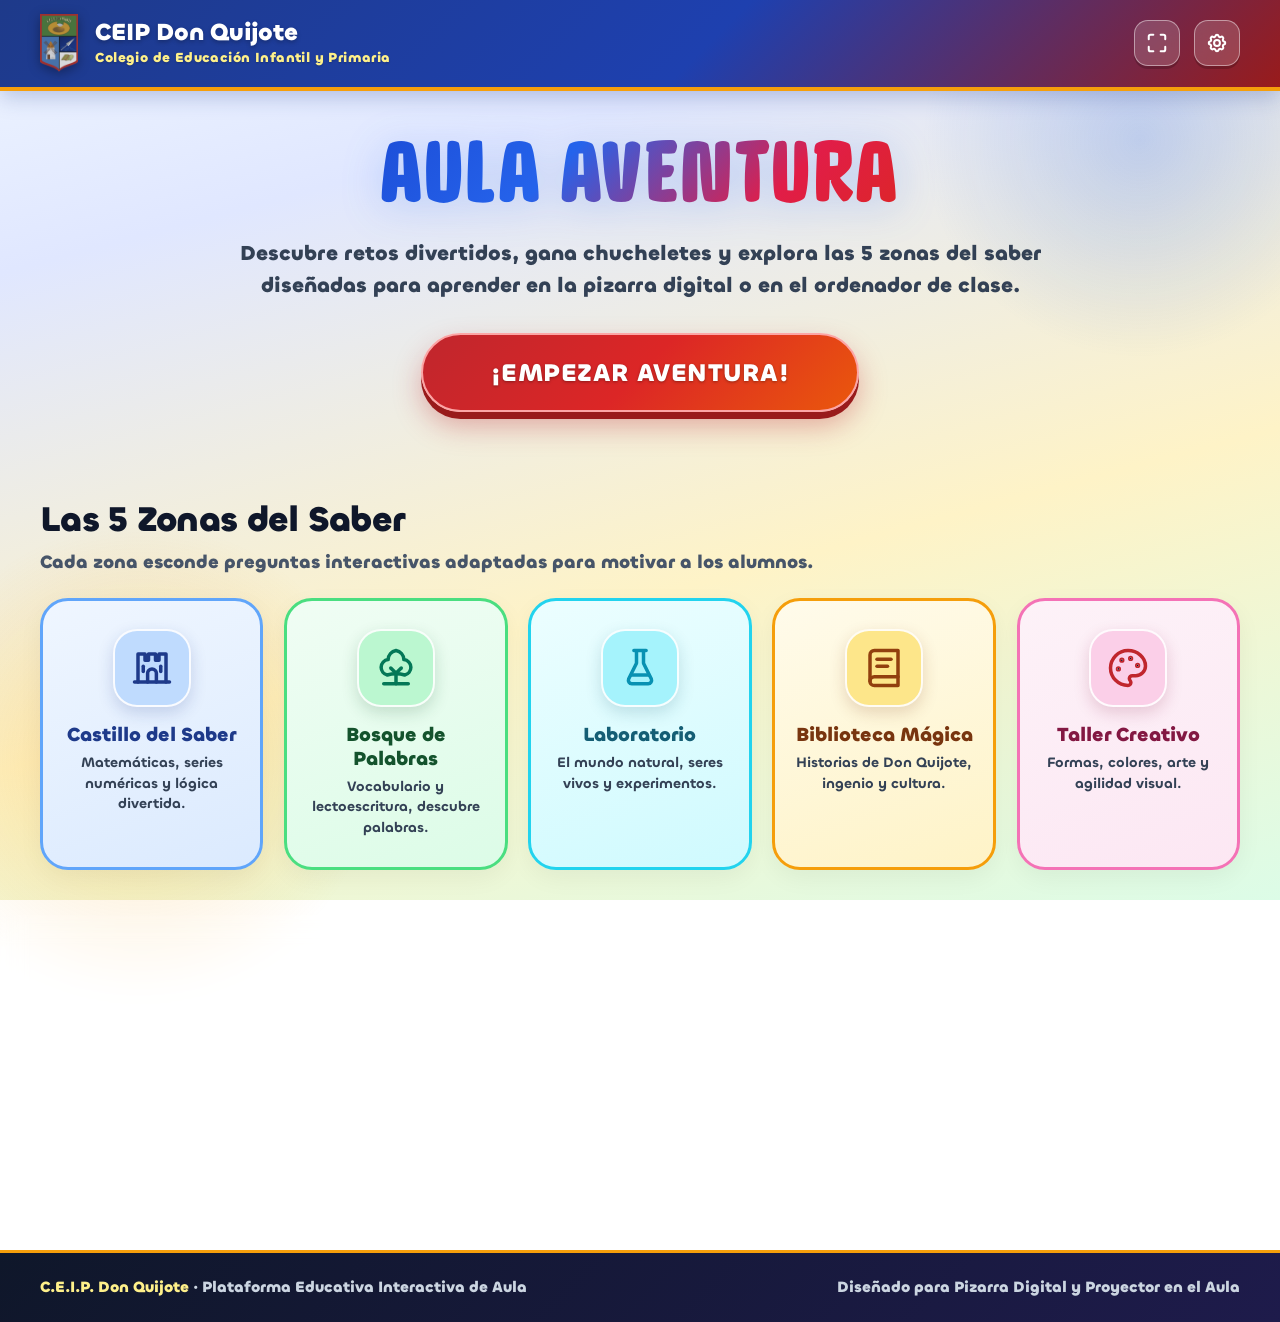
==== commit 8c6c6de6: "Click derecho funcional" ====
--- a/AulaAventura/index.html
+++ b/AulaAventura/index.html
@@ -8,6 +8,11 @@
     <link rel="stylesheet" href="css/main.css">
     <link rel="stylesheet" href="css/components.css">
     <link rel="stylesheet" href="css/responsive.css">
+    <script>
+        // Bloqueo total de menú contextual para pizarras táctiles y lápices interactivos (PDI)
+        window.addEventListener('contextmenu', function(e) { e.preventDefault(); return false; }, { capture: true });
+        document.addEventListener('contextmenu', function(e) { e.preventDefault(); return false; }, { capture: true });
+    </script>
 </head>
 <body>
     <div id="app-container">
@@ -19,6 +24,11 @@
 
     <!-- Scripts de Datos (Simulando JSON local para evitar CORS offline) -->
     <script src="data/db_full.js"></script>
+    <script src="data/math_bank.js"></script>
+    <script src="data/language_bank.js"></script>
+    <script src="data/science_bank.js"></script>
+    <script src="data/history_bank.js"></script>
+    <script src="data/taller_bank.js"></script>
     <!-- Los datos están ahora completos para todas las zonas y cursos -->
 
     <!-- Scripts de Lógica -->
--- a/AulaAventura/css/main.css
+++ b/AulaAventura/css/main.css
@@ -1,3 +1,70 @@
+/* ==========================================================================
+   TIPOGRAFÍAS OFICIALES: MANOSQUE (TÍTULOS) & CHILLAX (TEXTO Y SUBTÍTULOS)
+   ========================================================================== */
+
+/* 1. Manosque (Título principal de bienvenida y cabeceras display) */
+@font-face {
+    font-family: 'Manosque';
+    src: url('../fonts/Manosque-Regular.woff2') format('woff2'),
+         url('../fonts/Manosque-Regular.woff') format('woff'),
+         url('../fonts/Manosque-Regular.ttf') format('truetype');
+    font-weight: 400 900;
+    font-style: normal;
+    font-display: swap;
+}
+
+/* 2. Familia Chillax (Regular, Medium, Semibold y Bold) */
+@font-face {
+    font-family: 'Chillax';
+    src: url('../fonts/Chillax-Regular.woff2') format('woff2'),
+         url('../fonts/Chillax-Regular.woff') format('woff'),
+         url('../fonts/Chillax-Regular.ttf') format('truetype');
+    font-weight: 400;
+    font-style: normal;
+    font-display: swap;
+}
+
+@font-face {
+    font-family: 'Chillax';
+    src: url('../fonts/Chillax-Medium.woff2') format('woff2'),
+         url('../fonts/Chillax-Medium.woff') format('woff'),
+         url('../fonts/Chillax-Medium.ttf') format('truetype');
+    font-weight: 500;
+    font-style: normal;
+    font-display: swap;
+}
+
+@font-face {
+    font-family: 'Chillax';
+    src: url('../fonts/Chillax-Semibold.woff2') format('woff2'),
+         url('../fonts/Chillax-Semibold.woff') format('woff'),
+         url('../fonts/Chillax-Semibold.ttf') format('truetype');
+    font-weight: 600;
+    font-style: normal;
+    font-display: swap;
+}
+
+@font-face {
+    font-family: 'Chillax';
+    src: url('../fonts/Chillax-Bold.woff2') format('woff2'),
+         url('../fonts/Chillax-Bold.woff') format('woff'),
+         url('../fonts/Chillax-Bold.ttf') format('truetype');
+    font-weight: 700 900;
+    font-style: normal;
+    font-display: swap;
+}
+
+/* Alias directo para selectores con Chillax-Bold */
+@font-face {
+    font-family: 'Chillax-Bold';
+    src: url('../fonts/Chillax-Bold.woff2') format('woff2'),
+         url('../fonts/Chillax-Bold.woff') format('woff'),
+         url('../fonts/Chillax-Bold.ttf') format('truetype');
+    font-weight: normal;
+    font-style: normal;
+    font-display: swap;
+}
+
 :root {
     /* Paleta inspirada en el escudo del CEIP Don Quijote */
     --school-red: #c0262d;
@@ -28,8 +95,9 @@
     --text-color: #0f172a;
     --text-muted: #475569;
 
-    --font-heading: 'Comfortaa', 'Quicksand', 'Nunito', 'Segoe UI', system-ui, sans-serif;
-    --font-main: 'Quicksand', 'Nunito', 'Segoe UI', system-ui, -apple-system, sans-serif;
+    --font-title: 'Manosque', cursive, 'Chillax-Bold', system-ui, sans-serif;
+    --font-heading: 'Chillax-Bold', 'Chillax', system-ui, sans-serif;
+    --font-main: 'Chillax', system-ui, -apple-system, sans-serif;
     --radius-lg: 24px;
     --radius-md: 16px;
     --radius-full: 9999px;
@@ -49,7 +117,25 @@
     min-height: 100vh;
     overflow-x: hidden;
     user-select: none;
+    -webkit-user-select: none;
+    -moz-user-select: none;
+    -ms-user-select: none;
+    -webkit-touch-callout: none;
     -webkit-font-smoothing: antialiased;
+}
+
+/* Evitar arrastre fantasma de imágenes en navegadores y menús de toque prolongado */
+img {
+    -webkit-user-drag: none;
+    user-drag: none;
+    user-select: none;
+    -webkit-user-select: none;
+    -webkit-touch-callout: none;
+}
+
+/* Elementos táctiles y lienzos sin menú contextual nativo */
+canvas, .tactile-btn, button {
+    -webkit-touch-callout: none;
 }
 
 h1, h2, h3, h4, h5, h6 {
--- a/AulaAventura/css/components.css
+++ b/AulaAventura/css/components.css
@@ -163,7 +163,7 @@
     width: 100%;
     max-width: 1000px;
     margin: 0 auto;
-    padding: 3.5rem 2rem 2.8rem 2rem;
+    padding: 2.6rem 2rem 1.9rem 2rem;
     display: flex;
     flex-direction: column;
     align-items: center;
@@ -188,24 +188,26 @@
 }
 
 .home-hero-title {
-    font-size: 5.2rem;
+    font-family: var(--font-title);
+    font-size: clamp(4.6rem, 6.6vw, 6.8rem);
     line-height: 1.05;
     font-weight: 900;
-    background: linear-gradient(135deg, #1e3a8a 0%, #2563eb 45%, #c0262d 90%);
+    background: linear-gradient(135deg, #1d4ed8 0%, #2563eb 35%, #e11d48 75%, #dc2626 100%);
     -webkit-background-clip: text;
     -webkit-text-fill-color: transparent;
-    margin-bottom: 1.2rem;
-    letter-spacing: -0.03em;
-    filter: drop-shadow(0 4px 16px rgba(30, 58, 138, 0.15));
+    margin-bottom: 1.05rem;
+    letter-spacing: 0.03em;
+    filter: drop-shadow(0 6px 20px rgba(37, 99, 235, 0.22));
 }
 
 .home-hero-desc {
-    font-size: 1.35rem;
-    line-height: 1.6;
+    font-size: 1.3rem;
+    line-height: 1.55;
     color: #334155;
-    margin-bottom: 2.4rem;
+    margin: 0 auto 1.9rem auto;
     font-weight: 700;
-    max-width: 820px;
+    max-width: 920px;
+    text-wrap: balance;
 }
 
 .home-hero-buttons {
@@ -214,7 +216,7 @@
     justify-content: center;
     align-items: center;
     flex-wrap: wrap;
-    margin-bottom: 2.2rem;
+    margin-bottom: 2.1rem;
 }
 
 .btn-hero-cta {
@@ -357,7 +359,7 @@
 .home-zones-strip {
     width: 100%;
     max-width: 1380px;
-    margin: 1rem auto 3.5rem auto;
+    margin: 1.2rem auto 2.8rem auto;
     padding: 0 2.5rem;
 }
 
@@ -365,7 +367,7 @@
     display: flex;
     justify-content: space-between;
     align-items: flex-end;
-    margin-bottom: 1.8rem;
+    margin-bottom: 1.4rem;
 }
 
 .home-strip-header h2 {
@@ -924,15 +926,16 @@
     flex-direction: column;
     justify-content: center;
     align-items: center;
-    padding: 1rem 1.5rem 1.5rem 1.5rem;
+    padding: 0.25rem 1.4rem 0.45rem 1.4rem;
+    overflow: hidden;
     box-sizing: border-box;
 }
 
 .adventure-world-wrap {
     width: 100%;
-    max-width: 1060px;
+    max-width: 1175px;
     aspect-ratio: 1376 / 768;
-    max-height: calc(100vh - 110px);
+    max-height: calc(100vh - 102px);
     background: #7dd3fc url('../assets/mapa_infantil.jpg') center center / 100% 100% no-repeat;
     border-radius: 32px;
     border: 6px solid #ffffff;
@@ -1902,13 +1905,14 @@
 }
 
 .map-side-roulette-tab:hover {
-    transform: translateY(-50%) translateX(-6px) scale(1.05);
-    box-shadow: -6px 8px 24px rgba(234, 88, 12, 0.6), 0 0 18px rgba(254, 240, 138, 0.6);
+    transform: translateY(-50%);
+    box-shadow: -4px 6px 20px rgba(234, 88, 12, 0.6), 0 0 16px rgba(254, 240, 138, 0.55);
     background: linear-gradient(135deg, #fbbf24 0%, #f97316 100%);
 }
 
 .map-side-roulette-tab:active {
-    transform: translateY(-50%) translateX(-2px) scale(0.98);
+    transform: translateY(-50%);
+    filter: brightness(0.95);
 }
 
 .map-side-roulette-tab.docked-hidden {
